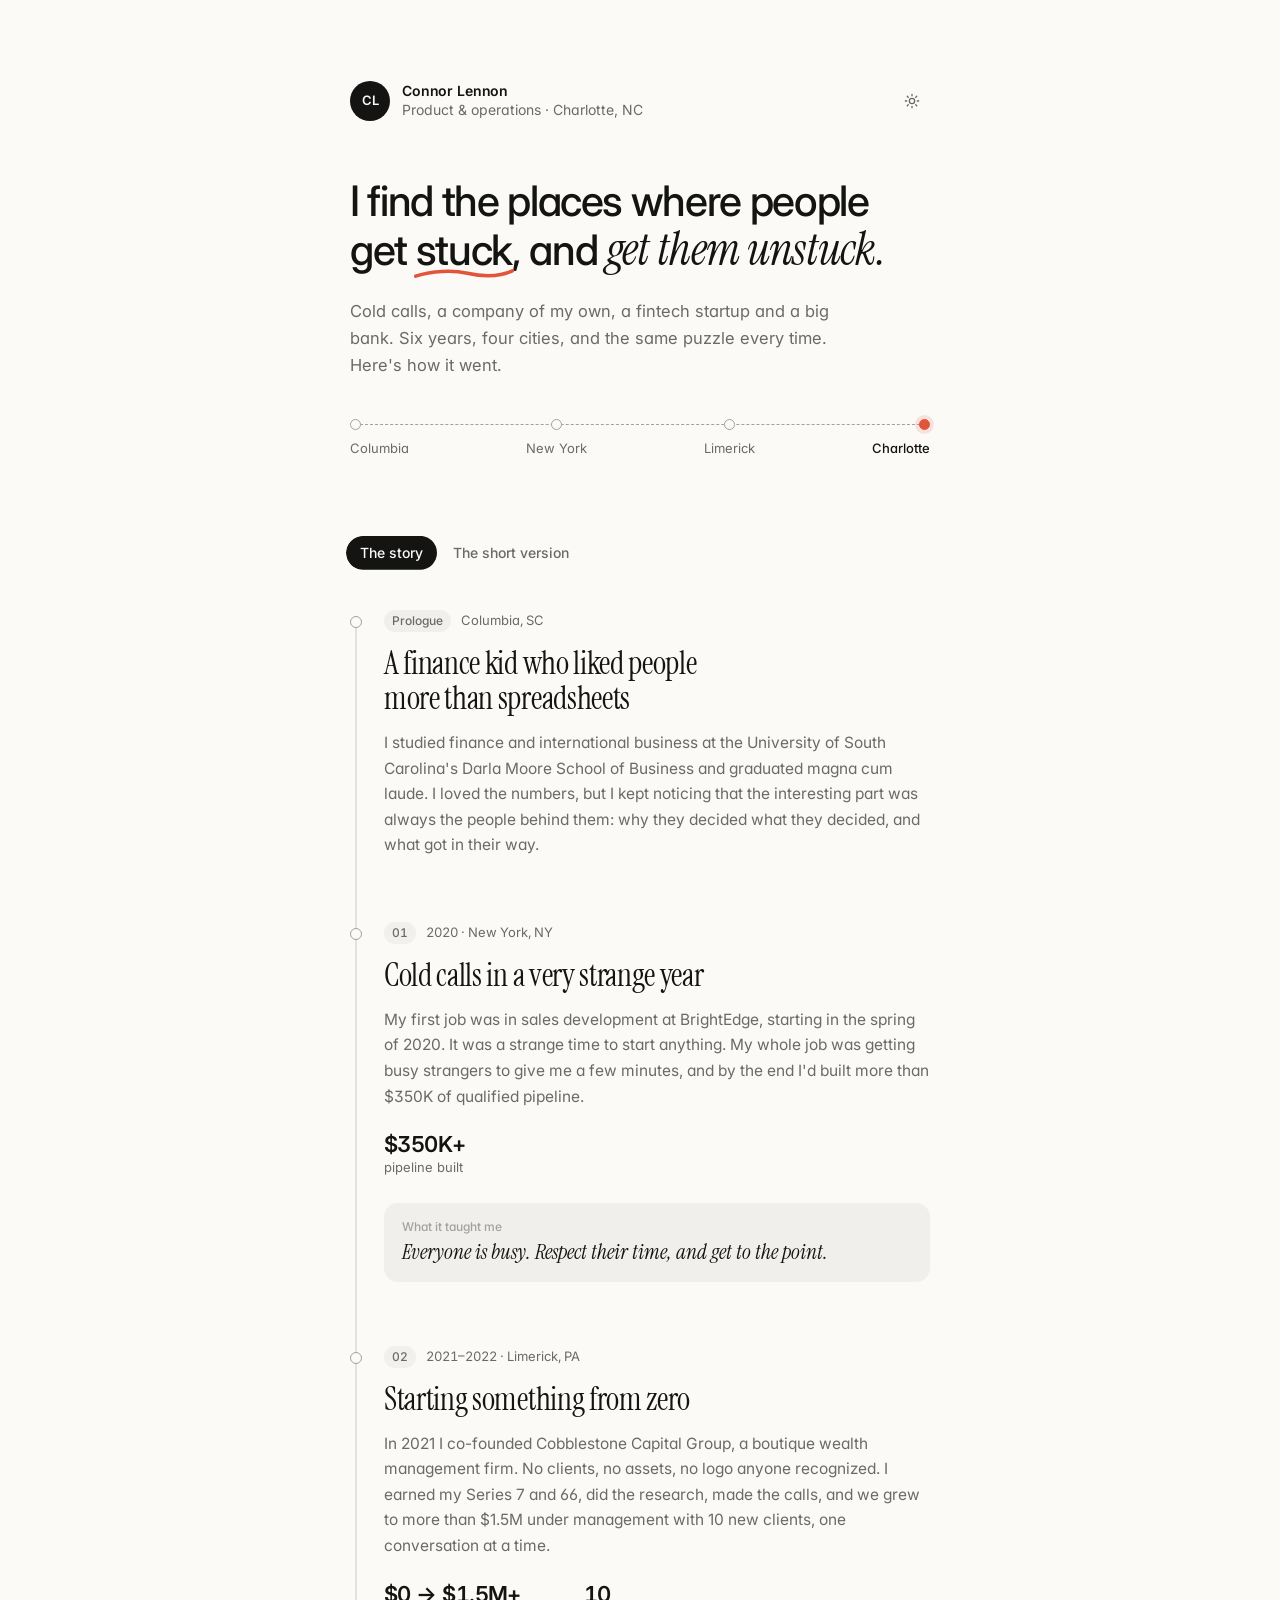
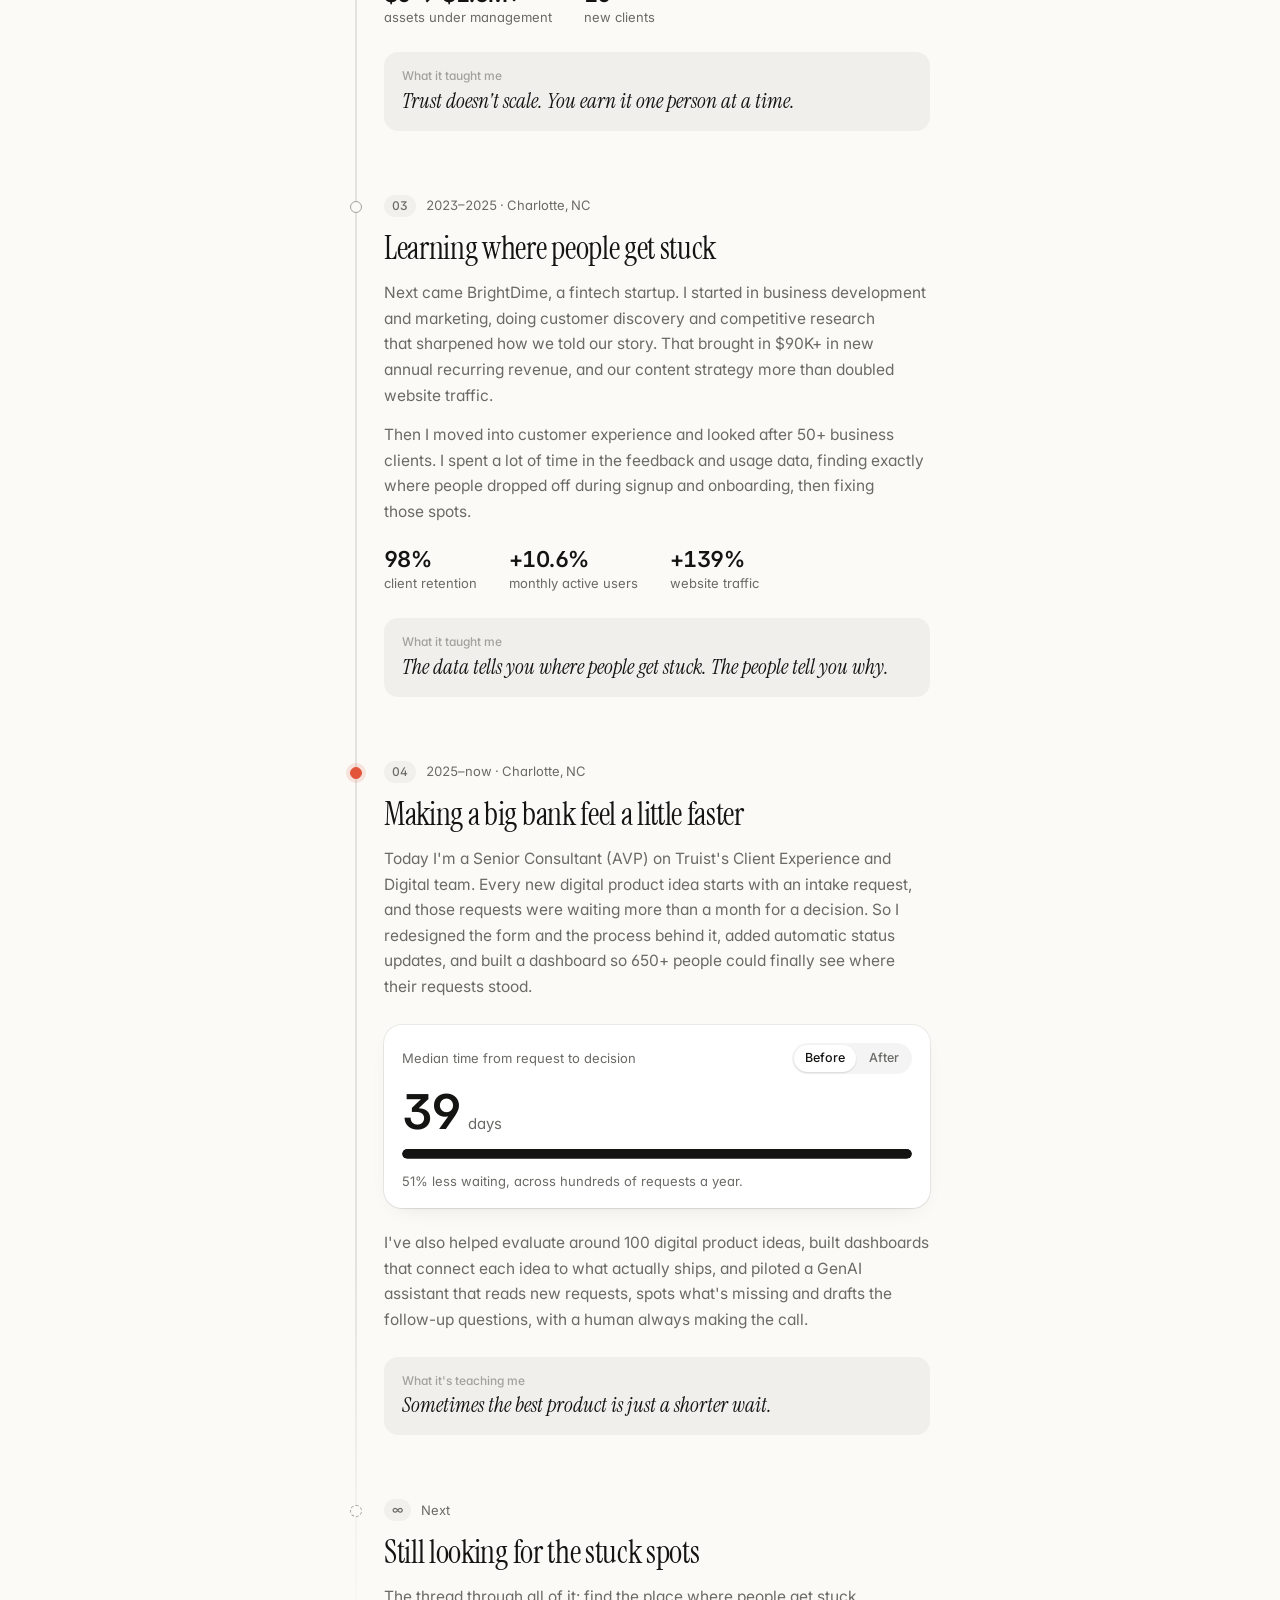
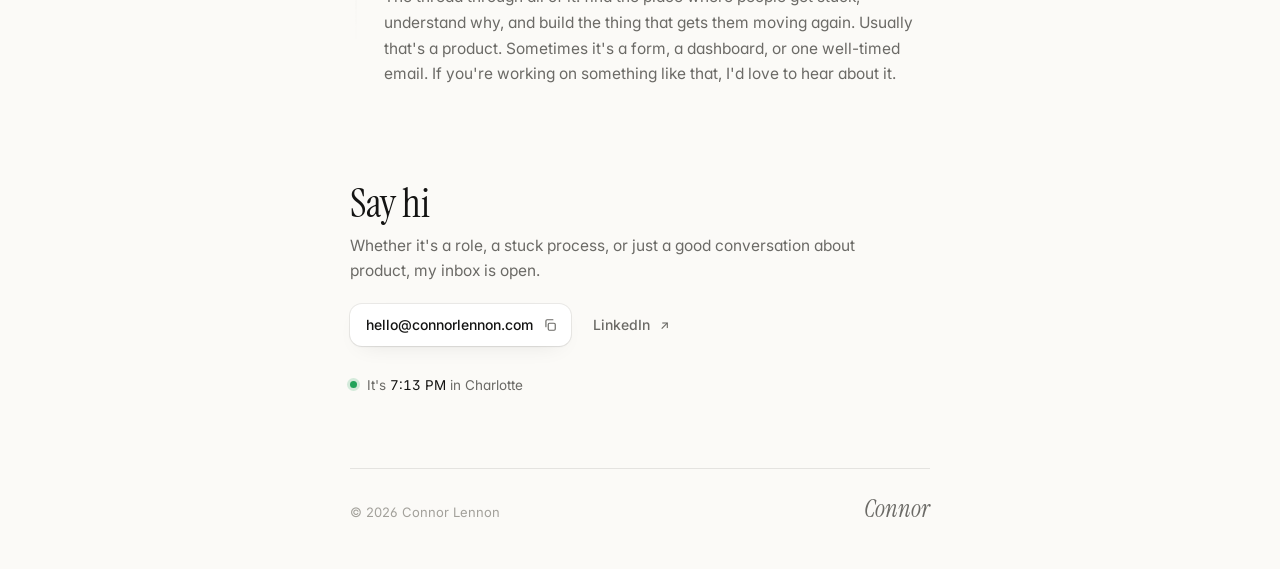
==== site/index.html @ 8eacb840 "Initial personal site Co-Authored-By: Claude Opus 5.5 <noreply@anthropic.com>" ====
<!doctype html>
<html lang="en">
<head>
  <meta charset="utf-8" />
  <meta name="viewport" content="width=device-width, initial-scale=1, viewport-fit=cover, interactive-widget=resizes-content" />
  <title>Connor Lennon</title>
  <meta name="description" content="Connor Lennon — I find the places where people get stuck, and get them unstuck. Product and operations in Charlotte, NC." />
  <meta property="og:title" content="Connor Lennon" />
  <meta property="og:description" content="I find the places where people get stuck, and get them unstuck." />
  <meta property="og:url" content="https://connorlennon.com" />
  <meta property="og:type" content="website" />
  <meta name="theme-color" media="(prefers-color-scheme: light)" content="#fbfaf7" />
  <meta name="theme-color" media="(prefers-color-scheme: dark)" content="#0c0c0d" />
  <link rel="canonical" href="https://connorlennon.com" />
  <link rel="icon" href="data:image/svg+xml,<svg xmlns='http://www.w3.org/2000/svg' viewBox='0 0 32 32'><rect width='32' height='32' rx='8' fill='%23111'/><text x='16' y='21.5' font-family='system-ui' font-size='15' font-weight='600' fill='white' text-anchor='middle'>CL</text></svg>" />
  <link rel="preconnect" href="https://fonts.googleapis.com" />
  <link rel="preconnect" href="https://fonts.gstatic.com" crossorigin />
  <link href="https://fonts.googleapis.com/css2?family=Inter:opsz,wght@14..32,400..600&family=Instrument+Serif:ital@0;1&display=swap" rel="stylesheet" />
  <link rel="stylesheet" href="styles.css" />
  <script>
    document.documentElement.classList.add('js');
    try { const t = localStorage.getItem('theme'); if (t) document.documentElement.dataset.theme = t; } catch {}
  </script>
</head>
<body>
  <main class="page">

    <!-- ───────────── Header ───────────── -->
    <header class="header" style="--d:0ms" data-enter="support">
      <div class="avatar" aria-hidden="true">CL</div>
      <div class="header-text">
        <p class="name">Connor Lennon</p>
        <p class="muted">Product &amp; operations · Charlotte, NC</p>
      </div>
      <button class="icon-btn theme-toggle" type="button" aria-label="Toggle dark mode">
        <svg class="sun" width="16" height="16" viewBox="0 0 24 24" fill="none" stroke="currentColor" stroke-width="2" stroke-linecap="round"><circle cx="12" cy="12" r="4"/><path d="M12 2v2M12 20v2M4.93 4.93l1.41 1.41M17.66 17.66l1.41 1.41M2 12h2M20 12h2M4.93 19.07l1.41-1.41M17.66 6.34l1.41-1.41"/></svg>
        <svg class="moon" width="16" height="16" viewBox="0 0 24 24" fill="none" stroke="currentColor" stroke-width="2" stroke-linecap="round" stroke-linejoin="round"><path d="M21 12.8A9 9 0 1 1 11.2 3a7 7 0 0 0 9.8 9.8z"/></svg>
      </button>
    </header>

    <!-- ───────────── Hero ───────────── -->
    <section class="hero">
      <h1 style="--d:80ms" data-enter="lead">
        I find the places where people get <span class="scribble">stuck<svg viewBox="0 0 120 14" preserveAspectRatio="none" aria-hidden="true"><path pathLength="1" d="M2 9.5C22 4 46 3 64 6.5S100 11 118 4"/></svg></span>,
        and <em>get them unstuck.</em>
      </h1>
      <p class="hero-sub" style="--d:200ms" data-enter="support">
        Cold calls, a company of my own, a fintech startup and a big bank.
        Six years, four cities, and the same puzzle every time.
        Here's how it went.
      </p>

      <!-- The route: four stops, drawn once on load. Each stop jumps to its chapter. -->
      <nav class="route" aria-label="Places along the way" style="--d:300ms" data-enter="decor">
        <ol>
          <li><a href="#columbia"><span class="stop"></span><span class="city">Columbia</span></a></li>
          <li><a href="#new-york"><span class="stop"></span><span class="city">New York</span></a></li>
          <li><a href="#limerick"><span class="stop"></span><span class="city">Limerick</span></a></li>
          <li><a href="#charlotte" aria-current="location"><span class="stop"></span><span class="city">Charlotte</span></a></li>
        </ol>
      </nav>
    </section>

    <!-- ───────────── Story / Short version ───────────── -->
    <section class="block" style="--d:380ms" data-enter="decor">
      <div class="tabs">
        <div class="tab-list" role="tablist" aria-label="How much time do you have?">
          <button role="tab" aria-selected="true"  aria-controls="panel-story" id="tab-story" data-tab="story">The story</button>
          <button role="tab" aria-selected="false" aria-controls="panel-short" id="tab-short" data-tab="short" tabindex="-1">The short version</button>
        </div>
        <div class="tab-list tab-list--active" aria-hidden="true">
          <span>The story</span><span>The short version</span>
        </div>
      </div>

      <!-- ── The story ── -->
      <div class="panel" role="tabpanel" id="panel-story" aria-labelledby="tab-story">
        <div class="story">

          <article class="chapter" id="columbia" data-reveal>
            <p class="kicker"><span class="ch">Prologue</span> Columbia, SC</p>
            <h2>A finance kid who liked people more than spreadsheets</h2>
            <p>
              I studied finance and international business at the University of South Carolina's
              Darla Moore School of Business and graduated magna cum laude. I loved the numbers,
              but I kept noticing that the interesting part was always the people behind them:
              why they decided what they decided, and what got in their way.
            </p>
          </article>

          <article class="chapter" id="new-york" data-reveal>
            <p class="kicker"><span class="ch">01</span> 2020 · New York, NY</p>
            <h2>Cold calls in a very strange year</h2>
            <p>
              My first job was in sales development at BrightEdge, starting in the spring of 2020.
              It was a strange time to start anything. My whole job was getting busy strangers to
              give me a few minutes, and by the end I'd built more than $350K of qualified pipeline.
            </p>
            <ul class="stats">
              <li><strong>$350K+</strong><span>pipeline built</span></li>
            </ul>
            <blockquote class="lesson">
              <span class="lesson-label">What it taught me</span>
              Everyone is busy. Respect their time, and get to the point.
            </blockquote>
          </article>

          <article class="chapter" id="limerick" data-reveal>
            <p class="kicker"><span class="ch">02</span> 2021–2022 · Limerick, PA</p>
            <h2>Starting something from zero</h2>
            <p>
              In 2021 I co-founded Cobblestone Capital Group, a boutique wealth management firm.
              No clients, no assets, no logo anyone recognized. I earned my Series 7 and 66,
              did the research, made the calls, and we grew to more than $1.5M under management
              with 10 new clients, one conversation at a time.
            </p>
            <ul class="stats">
              <li><strong>$0 → $1.5M+</strong><span>assets under management</span></li>
              <li><strong>10</strong><span>new clients</span></li>
            </ul>
            <blockquote class="lesson">
              <span class="lesson-label">What it taught me</span>
              Trust doesn't scale. You earn it one person at a time.
            </blockquote>
          </article>

          <article class="chapter" id="charlotte" data-reveal>
            <p class="kicker"><span class="ch">03</span> 2023–2025 · Charlotte, NC</p>
            <h2>Learning where people get stuck</h2>
            <p>
              Next came BrightDime, a fintech startup. I started in business development and marketing,
              doing customer discovery and competitive research that sharpened how we told our story.
              That brought in $90K+ in new annual recurring revenue, and our content strategy
              more than doubled website traffic.
            </p>
            <p>
              Then I moved into customer experience and looked after 50+ business clients.
              I spent a lot of time in the feedback and usage data, finding exactly where people
              dropped off during signup and onboarding, then fixing those spots.
            </p>
            <ul class="stats">
              <li><strong>98%</strong><span>client retention</span></li>
              <li><strong>+10.6%</strong><span>monthly active users</span></li>
              <li><strong>+139%</strong><span>website traffic</span></li>
            </ul>
            <blockquote class="lesson">
              <span class="lesson-label">What it taught me</span>
              The data tells you where people get stuck. The people tell you why.
            </blockquote>
          </article>

          <article class="chapter chapter--now" id="truist" data-reveal>
            <p class="kicker"><span class="ch">04</span> 2025–now · Charlotte, NC</p>
            <h2>Making a big bank feel a little faster</h2>
            <p>
              Today I'm a Senior Consultant (AVP) on Truist's Client Experience and Digital team.
              Every new digital product idea starts with an intake request, and those requests
              were waiting more than a month for a decision. So I redesigned the form and the process
              behind it, added automatic status updates, and built a dashboard so 650+ people
              could finally see where their requests stood.
            </p>

            <!-- Interactive: the wait shrinking. Plays once on view, then it's yours. -->
            <figure class="demo" data-demo>
              <div class="demo-head">
                <figcaption>Median time from request to decision</figcaption>
                <div class="seg" role="group" aria-label="Compare">
                  <button type="button" data-v="before" aria-pressed="true">Before</button>
                  <button type="button" data-v="after" aria-pressed="false">After</button>
                </div>
              </div>
              <div class="demo-num" aria-live="polite">
                <span class="nums"><span class="n" data-n="before">39</span><span class="n" data-n="after">19</span></span>
                <span class="unit">days</span>
              </div>
              <div class="bar" aria-hidden="true"><div class="fill"></div><div class="ghost"></div></div>
              <p class="demo-foot">51% less waiting, across hundreds of requests a year.</p>
            </figure>

            <p>
              I've also helped evaluate around 100 digital product ideas, built dashboards that connect each
              idea to what actually ships, and piloted a GenAI assistant that reads new requests, spots
              what's missing and drafts the follow-up questions, with a human always making the call.
            </p>
            <blockquote class="lesson">
              <span class="lesson-label">What it's teaching me</span>
              Sometimes the best product is just a shorter wait.
            </blockquote>
          </article>

          <article class="chapter chapter--next" data-reveal>
            <p class="kicker"><span class="ch">∞</span> Next</p>
            <h2>Still looking for the stuck spots</h2>
            <p>
              The thread through all of it: find the place where people get stuck, understand why,
              and build the thing that gets them moving again. Usually that's a product. Sometimes
              it's a form, a dashboard, or one well-timed email. If you're working on something
              like that, I'd love to hear about it.
            </p>
          </article>

        </div>
      </div>

      <!-- ── The short version ── -->
      <div class="panel" role="tabpanel" id="panel-short" aria-labelledby="tab-short" hidden>
        <ul class="list">
          <li class="row">
            <span class="row-title">Truist</span>
            <span class="row-sub">Operations &amp; Program Mgmt Senior Consultant (AVP), Client Experience and Digital</span>
            <span class="row-meta">2025 — Now</span>
          </li>
          <li class="row">
            <span class="row-title">BrightDime</span>
            <span class="row-sub">Customer Experience Manager, before that Business Development &amp; Marketing</span>
            <span class="row-meta">2023 — 2025</span>
          </li>
          <li class="row">
            <span class="row-title">Cobblestone Capital Group</span>
            <span class="row-sub">Co-Founder &amp; Financial Advisor</span>
            <span class="row-meta">2021 — 2022</span>
          </li>
          <li class="row">
            <span class="row-title">BrightEdge</span>
            <span class="row-sub">Sales Development Representative</span>
            <span class="row-meta">2020</span>
          </li>
          <li class="row">
            <span class="row-title">University of South Carolina</span>
            <span class="row-sub">B.S. Business Administration, Finance &amp; International Business, magna cum laude</span>
            <span class="row-meta">Darla Moore</span>
          </li>
        </ul>
        <p class="tags-label label">Good at</p>
        <ul class="tags">
          <li>Product discovery</li><li>User research</li><li>Prioritization</li><li>Roadmapping</li>
          <li>Product analytics</li><li>Power BI</li><li>Generative AI</li><li>Workflow automation</li>
          <li>SAFe POPM certified</li>
        </ul>
      </div>
    </section>

    <!-- ───────────── Contact ───────────── -->
    <section class="block contact" data-reveal>
      <h2 class="contact-title">Say hi</h2>
      <p>
        Whether it's a role, a stuck process, or just a good conversation about product, my inbox is open.
      </p>
      <div class="actions">
        <!-- EDIT: data-email + label if you use a different address -->
        <button class="btn copy" type="button" data-email="hello@connorlennon.com">
          <span class="copy-content" data-state="idle">
            <span class="copy-label">hello@connorlennon.com</span>
            <span class="copy-done" aria-hidden="true">Copied to clipboard</span>
          </span>
          <svg class="copy-icon" width="14" height="14" viewBox="0 0 24 24" fill="none" stroke="currentColor" stroke-width="2" stroke-linecap="round" stroke-linejoin="round" aria-hidden="true">
            <g class="i-copy"><rect x="9" y="9" width="12" height="12" rx="2"/><path d="M5 15V5a2 2 0 0 1 2-2h10"/></g>
            <path class="i-check" d="M5 12.5l4.5 4.5L19 7.5"/>
          </svg>
        </button>
        <a class="btn btn--ghost" href="https://linkedin.com/in/connorlennon">LinkedIn <span aria-hidden="true">↗</span></a>
        <span class="sr-only" aria-live="polite" id="copy-status"></span>
      </div>
      <p class="status">
        <span class="dot" aria-hidden="true"></span>
        <span>It's <time class="clock">--:--</time> in Charlotte</span>
      </p>
    </section>

    <footer class="footer">
      <span>© <span class="year">2026</span> Connor Lennon</span>
      <span class="sig" aria-hidden="true">Connor</span>
    </footer>
  </main>

  <script src="main.js" defer></script>
</body>
</html>
---- site/styles.css ----
/* ─────────────────────────────────────────────
   connorlennon.com
   Principles borrowed from emilkowalski/skills:
   custom ease curves, exact transition props,
   scale(0.97) on press, hover gated to fine pointers,
   one entrance per container w/ non-uniform delays,
   blur to bridge crossfades, reduced motion = opacity only.
   ───────────────────────────────────────────── */

:root {
  --bg: #fbfaf7;
  --fg: #141413;
  --muted: #6b6a66;
  --faint: #a3a19b;
  --line: rgba(20, 20, 19, 0.1);
  --hover: rgba(20, 20, 19, 0.045);
  --card: #ffffff;
  --card-shadow: 0 0 0 1px rgba(20, 20, 19, 0.07), 0 1px 2px rgba(20, 20, 19, 0.05), 0 8px 24px -12px rgba(20, 20, 19, 0.12);
  --tab-active-bg: #141413;
  --tab-active-fg: #fbfaf7;
  --accent: #e2553a;          /* warm, like a marker pen */
  --accent-soft: rgba(226, 85, 58, 0.14);
  --live: #22a35a;

  --ease-out: cubic-bezier(0.23, 1, 0.32, 1);
  --ease-in-out: cubic-bezier(0.77, 0, 0.175, 1);

  --font: "Inter", ui-sans-serif, system-ui, -apple-system, "Segoe UI", sans-serif;
  --serif: "Instrument Serif", ui-serif, Georgia, serif;

  color-scheme: light;
}

@media (prefers-color-scheme: dark) {
  :root:not([data-theme="light"]) {
    --bg: #0c0c0d;
    --fg: #ecebe8;
    --muted: #93918b;
    --faint: #5e5d59;
    --line: rgba(255, 255, 255, 0.09);
    --hover: rgba(255, 255, 255, 0.05);
    --card: #151516;
    --card-shadow: 0 0 0 1px rgba(255, 255, 255, 0.07), 0 8px 24px -12px rgba(0, 0, 0, 0.6);
    --tab-active-bg: #ecebe8;
    --tab-active-fg: #0c0c0d;
    --accent: #ff7a5c;
    --accent-soft: rgba(255, 122, 92, 0.16);
    --live: #3ccf7c;
    color-scheme: dark;
  }
}
:root[data-theme="dark"] {
  --bg: #0c0c0d;
  --fg: #ecebe8;
  --muted: #93918b;
  --faint: #5e5d59;
  --line: rgba(255, 255, 255, 0.09);
  --hover: rgba(255, 255, 255, 0.05);
  --card: #151516;
  --card-shadow: 0 0 0 1px rgba(255, 255, 255, 0.07), 0 8px 24px -12px rgba(0, 0, 0, 0.6);
  --tab-active-bg: #ecebe8;
  --tab-active-fg: #0c0c0d;
  --accent: #ff7a5c;
  --accent-soft: rgba(255, 122, 92, 0.16);
  --live: #3ccf7c;
  color-scheme: dark;
}

/* ───── Base / mobile-native floor ───── */
*, *::before, *::after { box-sizing: border-box; }

html {
  -webkit-tap-highlight-color: transparent;
  -webkit-text-size-adjust: 100%;
  -webkit-font-smoothing: antialiased;
  scroll-behavior: smooth;
  scroll-padding-top: 32px;
}
@media (prefers-reduced-motion: reduce) { html { scroll-behavior: auto; } }

body {
  margin: 0;
  background: var(--bg);
  color: var(--fg);
  font: 400 15.5px/1.65 var(--font);
  font-feature-settings: "cv11", "ss01";
  min-height: 100svh;
}

.no-transitions, .no-transitions * { transition: none !important; }

button, a { touch-action: manipulation; }
button { font: inherit; color: inherit; user-select: none; -webkit-user-select: none; }
a { color: inherit; }
::selection { background: var(--accent); color: #fff; }

:focus-visible { outline: 2px solid var(--fg); outline-offset: 3px; border-radius: 6px; }

.sr-only {
  position: absolute; width: 1px; height: 1px; overflow: hidden;
  clip: rect(0 0 0 0); white-space: nowrap;
}

.page {
  max-width: 620px;
  margin: 0 auto;
  padding:
    calc(clamp(40px, 9vh, 88px) + env(safe-area-inset-top))
    max(20px, env(safe-area-inset-right))
    calc(40px + env(safe-area-inset-bottom))
    max(20px, env(safe-area-inset-left));
}

.muted { color: var(--muted); margin: 0; }
.label { margin: 0 0 12px; font-size: 13px; font-weight: 500; color: var(--faint); }

/* ───── Header ───── */
.header { display: flex; align-items: center; gap: 12px; }
.avatar {
  flex-shrink: 0;
  width: 40px; height: 40px; border-radius: 999px;
  display: grid; place-items: center;
  background: var(--fg); color: var(--bg);
  font-size: 13px; font-weight: 600;
}
.header-text { flex: 1; min-width: 0; line-height: 1.35; font-size: 14px; }
.name { margin: 0; font-weight: 600; letter-spacing: -0.01em; }

.icon-btn {
  flex-shrink: 0;
  width: 36px; height: 36px;
  display: grid; place-items: center;
  border: 0; border-radius: 10px;
  background: transparent; color: var(--muted);
  cursor: pointer;
  transition: transform 160ms var(--ease-out), background-color 150ms ease, color 150ms ease;
}
.icon-btn:active { transform: scale(0.94); }
.theme-toggle .moon { display: none; }
:root[data-theme="dark"] .theme-toggle .sun { display: none; }
:root[data-theme="dark"] .theme-toggle .moon { display: block; }
@media (prefers-color-scheme: dark) {
  :root:not([data-theme="light"]) .theme-toggle .sun { display: none; }
  :root:not([data-theme="light"]) .theme-toggle .moon { display: block; }
}

/* ───── Hero ───── */
.hero { margin-top: 56px; }
.hero h1 {
  margin: 0;
  font-size: clamp(30px, 7.2vw, 42px);
  line-height: 1.12;
  font-weight: 500;
  letter-spacing: -0.032em;
  text-wrap: balance;
}
.hero h1 em {
  font-family: var(--serif);
  font-style: italic;
  font-weight: 400;
  font-size: 1.1em;
  letter-spacing: -0.015em;
}
.scribble { position: relative; white-space: nowrap; }
.scribble svg {
  position: absolute;
  left: -2%; bottom: -0.12em;
  width: 104%; height: 0.32em;
  overflow: visible;
}
.scribble path {
  fill: none;
  stroke: var(--accent);
  stroke-width: 3.5;
  stroke-linecap: round;
  vector-effect: non-scaling-stroke;
  stroke-dasharray: 1;
  stroke-dashoffset: 0;
}
.hero-sub {
  margin: 22px 0 0;
  max-width: 52ch;
  color: var(--muted);
  font-size: 16.5px;
  text-wrap: pretty;
}

/* ───── Route ───── */
.route { margin-top: 40px; }
.route ol {
  position: relative;
  list-style: none; margin: 0; padding: 0;
  display: flex; justify-content: space-between;
}
/* The dashed road between the first and last stop. */
.route ol::before {
  content: "";
  position: absolute;
  left: 5px; right: 5px; top: 5px;
  border-top: 1.5px dashed var(--faint);
}
.route li { display: flex; flex-direction: column; align-items: center; }
.route li:first-child { align-items: flex-start; }
.route li:last-child { align-items: flex-end; }
.route a {
  display: flex; flex-direction: column; align-items: inherit; gap: 8px;
  text-decoration: none;
  padding-bottom: 4px;
  transition: transform 160ms var(--ease-out);
}
.route a:active { transform: scale(0.96); }
.stop {
  position: relative;
  width: 11px; height: 11px; border-radius: 999px;
  background: var(--bg);
  border: 1.5px solid var(--faint);
  transition: border-color 150ms ease, background-color 150ms ease;
}
.route [aria-current] .stop {
  background: var(--accent);
  border-color: var(--accent);
  box-shadow: 0 0 0 4px var(--accent-soft);
}
.city { font-size: 13px; color: var(--muted); transition: color 150ms ease; }
.route [aria-current] .city { color: var(--fg); font-weight: 500; }

/* ───── Tabs (clip-path duplicate technique) ───── */
.block { margin-top: 72px; }
.tabs { position: relative; display: inline-block; margin: 0 0 40px -4px; }
.tab-list { display: flex; gap: 2px; }
.tab-list button,
.tab-list span {
  display: block;
  padding: 7px 14px;
  border: 0; border-radius: 999px;
  background: transparent;
  font-size: 14px; font-weight: 500; line-height: 20px;
  color: var(--muted);
  cursor: pointer;
  white-space: nowrap;
  transition: transform 160ms var(--ease-out), color 150ms ease;
}
.tab-list button:active { transform: scale(0.97); }
.tab-list--active {
  position: absolute; inset: 0;
  pointer-events: none;
  background: var(--tab-active-bg);
  border-radius: 999px;
  clip-path: inset(0 100% 0 0 round 999px);
  transition: clip-path 280ms var(--ease-in-out);
}
.tab-list--active span { color: var(--tab-active-fg); }
.tabs[data-instant] .tab-list--active { transition-duration: 0ms; }

@keyframes panel-in { from { opacity: 0; filter: blur(3px); transform: translateY(4px); } }
.panel.is-showing { animation: panel-in 260ms var(--ease-out); }

/* ───── Story timeline ───── */
.story { position: relative; padding-left: 34px; }
.story::before {
  content: "";
  position: absolute;
  left: 5px; top: 10px; bottom: 40px;
  width: 1.5px;
  background: linear-gradient(to bottom, var(--line) 85%, transparent);
}
.chapter { position: relative; }
.chapter + .chapter { margin-top: 64px; }
.chapter::before {
  content: "";
  position: absolute;
  left: -34px; top: 6px;
  width: 12px; height: 12px; border-radius: 999px;
  background: var(--bg);
  border: 1.5px solid var(--faint);
}
.chapter--now::before { background: var(--accent); border-color: var(--accent); box-shadow: 0 0 0 4px var(--accent-soft); }
.chapter--next::before { border-style: dashed; }

.kicker {
  margin: 0 0 8px;
  display: flex; align-items: center; gap: 10px;
  font-size: 13px; color: var(--faint);
  font-variant-numeric: tabular-nums;
}
.ch {
  padding: 1px 8px;
  border-radius: 999px;
  background: var(--hover);
  color: var(--muted);
  font-size: 12px; font-weight: 500;
}
.chapter h2 {
  margin: 0 0 14px;
  font-family: var(--serif);
  font-weight: 400;
  font-size: clamp(27px, 5.6vw, 32px);
  line-height: 1.1;
  letter-spacing: -0.01em;
  text-wrap: balance;
}
.chapter p { margin: 0 0 14px; color: var(--muted); max-width: 65ch; text-wrap: pretty; }

.stats {
  list-style: none; padding: 0;
  margin: 22px 0 0;
  display: flex; flex-wrap: wrap; gap: 14px 32px;
}
.stats li { display: flex; flex-direction: column; }
.stats strong {
  font-size: 22px; font-weight: 600;
  letter-spacing: -0.025em;
  font-variant-numeric: tabular-nums;
  line-height: 1.2;
}
.stats span { font-size: 13px; color: var(--muted); }

.lesson {
  margin: 24px 0 0;
  padding: 16px 18px;
  border-radius: 14px;
  background: var(--hover);
  font-family: var(--serif);
  font-style: italic;
  font-size: 21px;
  line-height: 1.3;
  color: var(--fg);
  text-wrap: balance;
}
.lesson-label {
  display: block;
  margin-bottom: 4px;
  font-family: var(--font);
  font-style: normal;
  font-size: 12px; font-weight: 500;
  color: var(--faint);
}

/* ───── The shrinking-wait demo ───── */
.demo {
  margin: 26px 0 22px;
  padding: 18px 18px 16px;
  border-radius: 18px;
  background: var(--card);
  box-shadow: var(--card-shadow);
}
.demo-head { display: flex; justify-content: space-between; align-items: center; gap: 12px; flex-wrap: wrap; }
.demo figcaption { font-size: 13px; color: var(--muted); }
.seg {
  display: flex; padding: 2px; gap: 2px;
  border-radius: 999px; background: var(--hover);
}
.seg button {
  padding: 3px 11px;
  border: 0; border-radius: 999px;
  background: transparent;
  font-size: 12.5px; font-weight: 500; color: var(--muted);
  cursor: pointer;
  transition: transform 160ms var(--ease-out), background-color 150ms ease, color 150ms ease, box-shadow 150ms ease;
}
.seg button:active { transform: scale(0.96); }
.seg [aria-pressed="true"] { background: var(--card); color: var(--fg); box-shadow: 0 1px 2px rgba(0, 0, 0, 0.12); }

.demo-num { display: flex; align-items: baseline; gap: 8px; margin: 14px 0 12px; }
.nums { display: grid; }
.n {
  grid-area: 1 / 1;
  font-size: 48px; font-weight: 600; line-height: 1;
  letter-spacing: -0.04em;
  font-variant-numeric: tabular-nums;
  transition: opacity 300ms ease, filter 300ms ease, transform 400ms var(--ease-out);
}
.demo[data-state="before"] .n[data-n="after"],
.demo[data-state="after"] .n[data-n="before"] { opacity: 0; filter: blur(4px); }
.demo[data-state="before"] .n[data-n="after"] { transform: translateY(10px); }
.demo[data-state="after"] .n[data-n="before"] { transform: translateY(-10px); }
.demo[data-state="after"] .n[data-n="after"] { color: var(--accent); }
.unit { font-size: 15px; color: var(--muted); }

.bar { position: relative; height: 10px; }
.bar .fill, .bar .ghost { position: absolute; inset: 0; border-radius: 999px; }
.bar .ghost { border: 1.5px dashed var(--line); opacity: 0; transition: opacity 300ms ease; }
.bar .fill {
  background: var(--fg);
  clip-path: inset(0 0 0 0 round 999px);
  transition: clip-path 900ms var(--ease-in-out), background-color 300ms ease;
}
.demo[data-state="after"] .fill { clip-path: inset(0 51.3% 0 0 round 999px); background: var(--accent); }
.demo[data-state="after"] .ghost { opacity: 1; transition-delay: 300ms; }
.demo-foot { margin: 12px 0 0 !important; font-size: 13px; color: var(--muted); }

/* ───── Short version ───── */
.list { list-style: none; margin: 0; padding: 0; }
.row {
  display: grid;
  grid-template-columns: 1fr auto;
  column-gap: 16px;
  padding: 12px 0;
  border-bottom: 1px solid var(--line);
}
.row:first-child { padding-top: 0; }
.row-title { font-weight: 500; letter-spacing: -0.01em; min-width: 0; }
.row-sub { grid-column: 1 / -1; color: var(--muted); font-size: 14px; }
.row-meta { grid-row: 1; grid-column: 2; color: var(--faint); font-size: 13.5px; font-variant-numeric: tabular-nums; white-space: nowrap; }
.tags-label { margin-top: 32px; }
.tags { list-style: none; padding: 0; margin: 0; display: flex; flex-wrap: wrap; gap: 6px; }
.tags li { padding: 4px 11px; border-radius: 999px; background: var(--hover); font-size: 13px; color: var(--muted); }

/* ───── Contact ───── */
.contact { margin-top: 96px; }
.contact-title {
  margin: 0 0 10px;
  font-family: var(--serif);
  font-weight: 400;
  font-size: 40px;
  line-height: 1;
  letter-spacing: -0.01em;
}
.contact p { margin: 0 0 20px; color: var(--muted); max-width: 52ch; }
.actions { display: flex; flex-wrap: wrap; gap: 10px; }

.btn {
  display: inline-flex; align-items: center; gap: 10px;
  height: 42px;
  padding: 0 14px 0 16px;
  border: 0; border-radius: 12px;
  background: var(--card);
  box-shadow: var(--card-shadow);
  font-size: 14px; font-weight: 500;
  text-decoration: none;
  cursor: pointer;
  transition: transform 160ms var(--ease-out), box-shadow 150ms ease, background-color 150ms ease;
}
.btn:active { transform: scale(0.97); }
.btn--ghost { background: transparent; box-shadow: none; color: var(--muted); padding: 0 12px; }
.btn--ghost span { display: inline-block; font-size: 12px; transition: transform 200ms var(--ease-out); }

.copy-content { display: grid; text-align: left; }
.copy-content > span { grid-area: 1 / 1; transition: opacity 200ms ease, filter 200ms ease, transform 200ms var(--ease-out); }
.copy-done { opacity: 0; filter: blur(2px); transform: translateY(4px); }
.copy-content[data-state="done"] .copy-label { opacity: 0; filter: blur(2px); transform: translateY(-4px); }
.copy-content[data-state="done"] .copy-done { opacity: 1; filter: none; transform: none; }

.copy-icon { flex-shrink: 0; color: var(--muted); overflow: visible; }
.copy-icon .i-copy, .copy-icon .i-check {
  transform-box: fill-box; transform-origin: center;
  transition: opacity 200ms ease, transform 200ms var(--ease-out), filter 200ms ease;
}
.copy-icon .i-check { opacity: 0; transform: scale(0.6); filter: blur(2px); stroke: var(--live); }
.btn[data-state="done"] .i-copy { opacity: 0; transform: scale(0.6); filter: blur(2px); }
.btn[data-state="done"] .i-check { opacity: 1; transform: none; filter: none; }

.status { display: flex; align-items: center; gap: 10px; font-size: 13.5px; margin: 28px 0 0 !important; }
.dot {
  flex-shrink: 0; width: 7px; height: 7px; border-radius: 999px;
  background: var(--live);
  box-shadow: 0 0 0 3px color-mix(in srgb, var(--live) 18%, transparent);
}
.clock { font-variant-numeric: tabular-nums; color: var(--fg); }

/* ───── Footer ───── */
.footer {
  margin-top: 72px; padding-top: 20px;
  border-top: 1px solid var(--line);
  display: flex; justify-content: space-between; align-items: baseline;
  font-size: 13px; color: var(--faint);
}
.sig { font-family: var(--serif); font-style: italic; font-size: 24px; color: var(--muted); }

/* ───── Hover: fine pointers only ───── */
@media (hover: hover) and (pointer: fine) {
  .icon-btn:hover { background: var(--hover); color: var(--fg); }
  .tab-list button:hover, .seg button:hover { color: var(--fg); }
  .route a:hover .city { color: var(--fg); }
  .route a:hover .stop { border-color: var(--fg); }
  .btn--ghost:hover { color: var(--fg); background: var(--hover); }
  .btn--ghost:hover span { transform: translate(1px, -1px); }
}

/* ───── Page entrance: one per container, non-uniform delays ───── */
@keyframes enter {
  from { opacity: 0; transform: translateY(var(--y, 0)); filter: blur(var(--b, 0)); }
}
.js [data-enter] { animation: enter var(--dur, 600ms) var(--ease-out) var(--d, 0ms) both; }
.js [data-enter="lead"]    { --y: 12px; --b: 6px; --dur: 800ms; }
.js [data-enter="support"] { --y: 8px;  --b: 3px; --dur: 650ms; }
.js [data-enter="decor"]   { --dur: 500ms; }

/* The underline draws once the headline has landed. */
@keyframes draw { from { stroke-dashoffset: 1; } }
.js .scribble path { animation: draw 700ms var(--ease-out) 750ms both; }

/* The road draws left → right, each stop lights up as it's reached. */
@keyframes road { from { clip-path: inset(0 100% 0 0); } }
@keyframes pop  { from { opacity: 0; transform: scale(0.7); } }
.js .route ol::before { animation: road 1000ms var(--ease-in-out) 450ms both; }
.js .route li { animation: pop 400ms var(--ease-out) both; }
.js .route li:nth-child(1) { animation-delay: 420ms; }
.js .route li:nth-child(2) { animation-delay: 700ms; }
.js .route li:nth-child(3) { animation-delay: 930ms; }
.js .route li:nth-child(4) { animation-delay: 1120ms; }

/* Chapters reveal once as they scroll in. Transitions, so they're interruptible. */
.js [data-reveal] {
  opacity: 0;
  transform: translateY(18px);
  filter: blur(4px);
  transition: opacity 700ms var(--ease-out), transform 800ms var(--ease-out), filter 700ms var(--ease-out);
}
.js [data-reveal].is-in { opacity: 1; transform: none; filter: none; }

@media (prefers-reduced-motion: reduce) {
  .js [data-enter] { animation: enter 300ms ease both; --y: 0 !important; --b: 0 !important; }
  .js .route li, .js .route ol::before { animation: none; }
  .js .scribble path { animation: none; }
  .js [data-reveal] { transform: none; filter: none; transition: opacity 300ms ease; }
  .panel.is-showing { animation: none; }
  .n, .copy-content > span, .copy-icon .i-copy, .copy-icon .i-check { transform: none !important; filter: none !important; }
  .bar .fill { transition: none; }
  .tab-list--active { transition-duration: 0ms; }
}
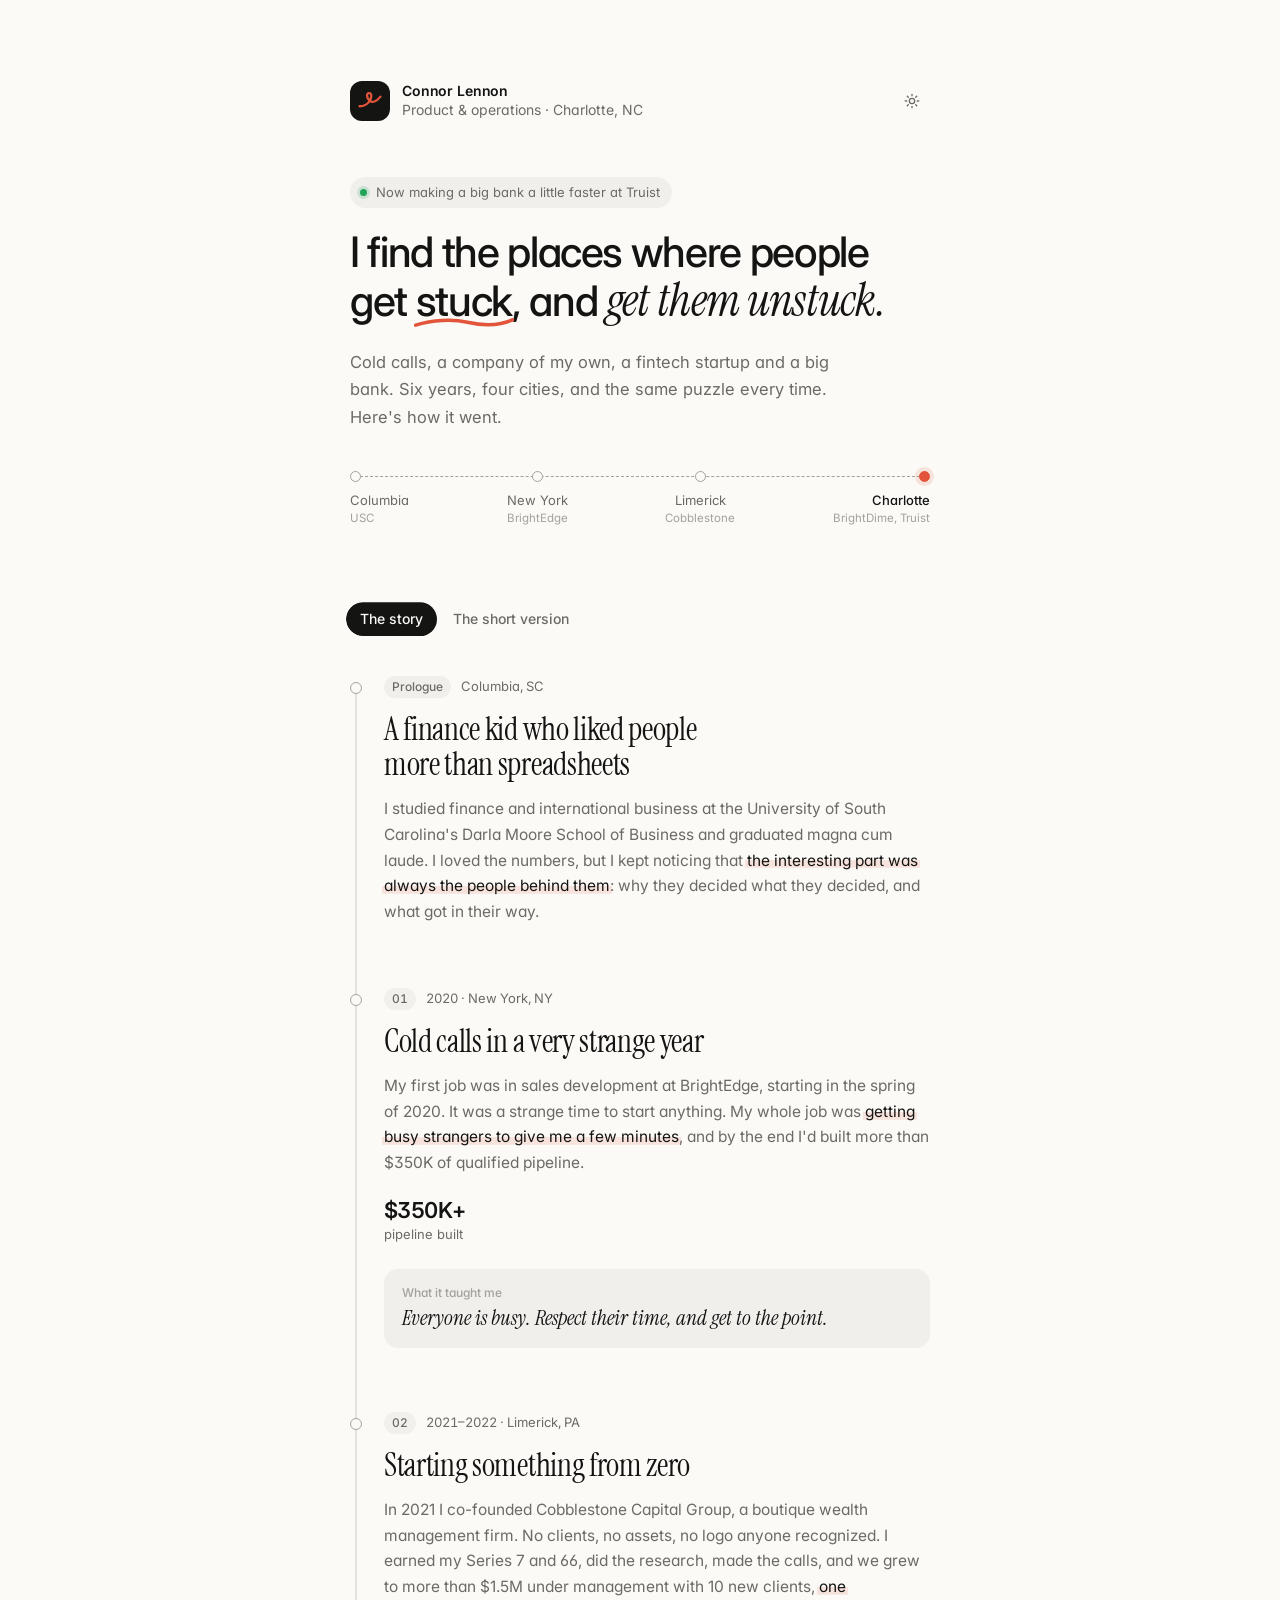
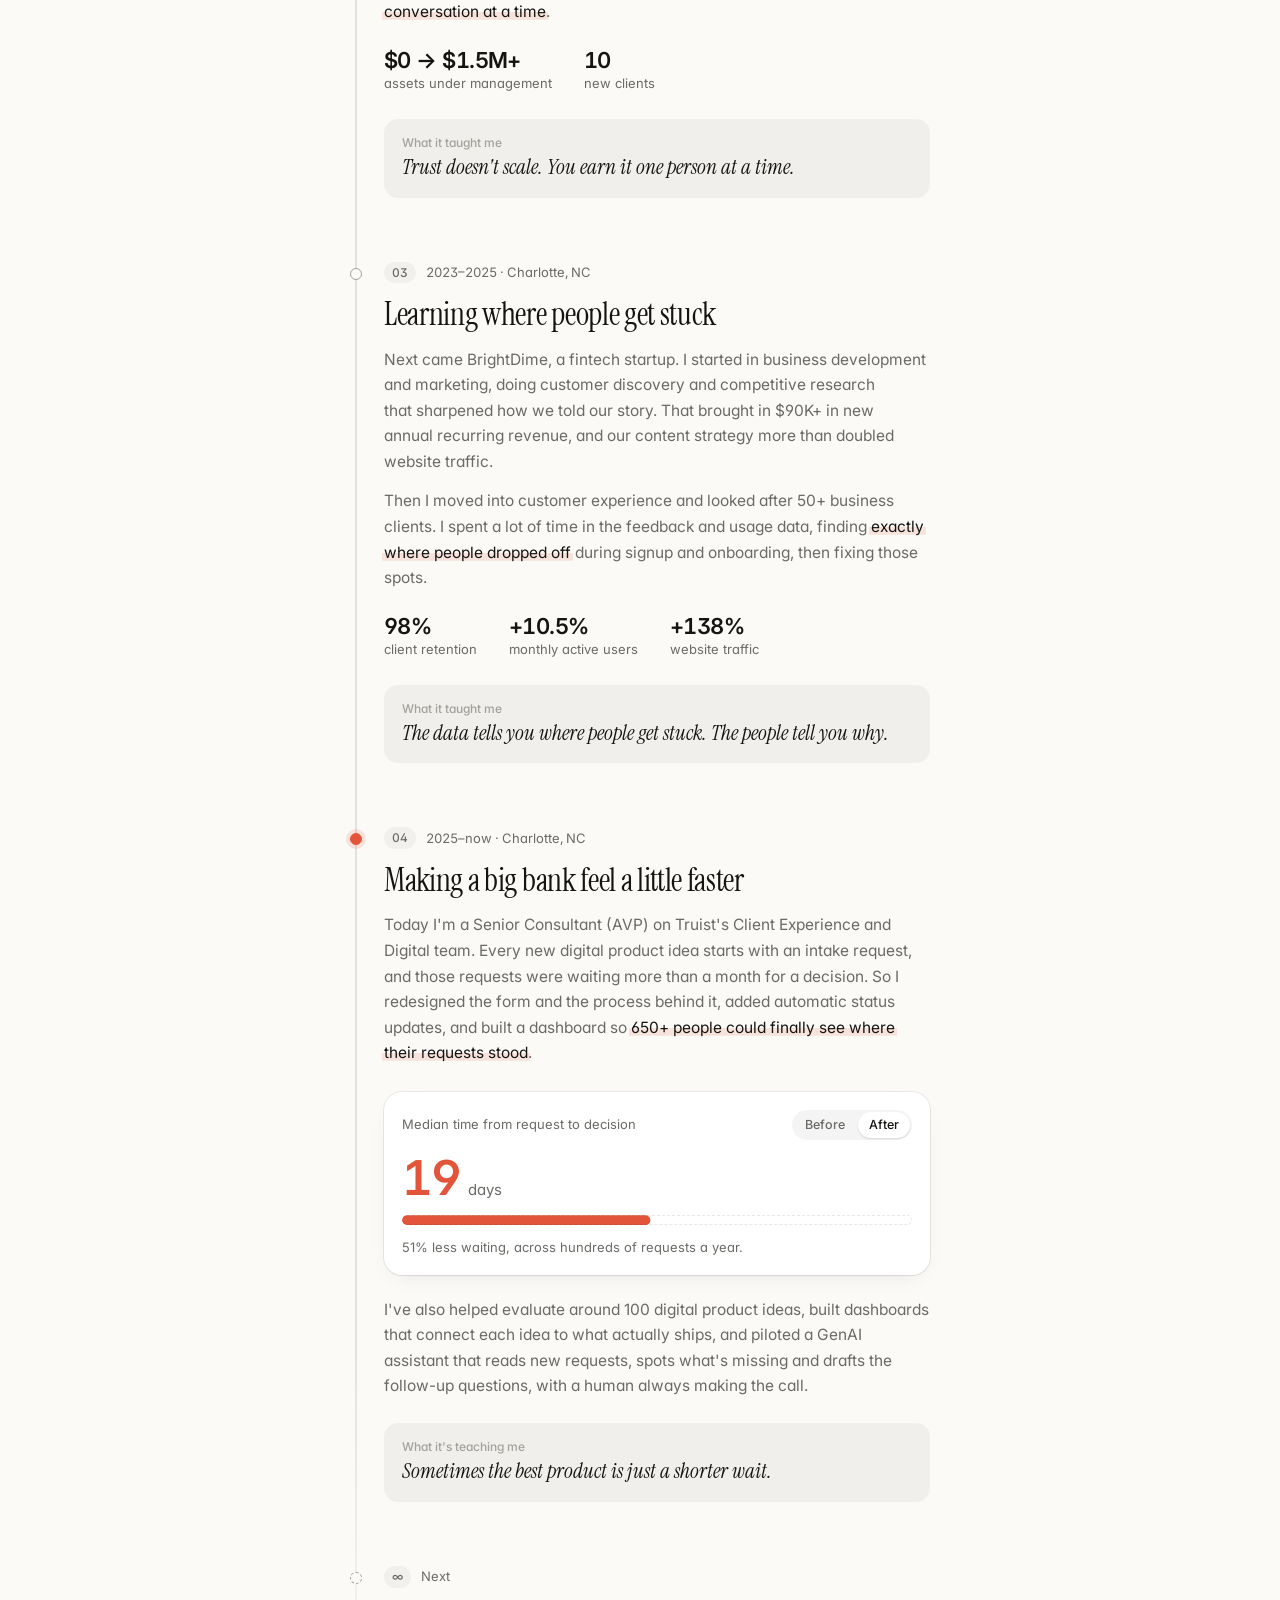
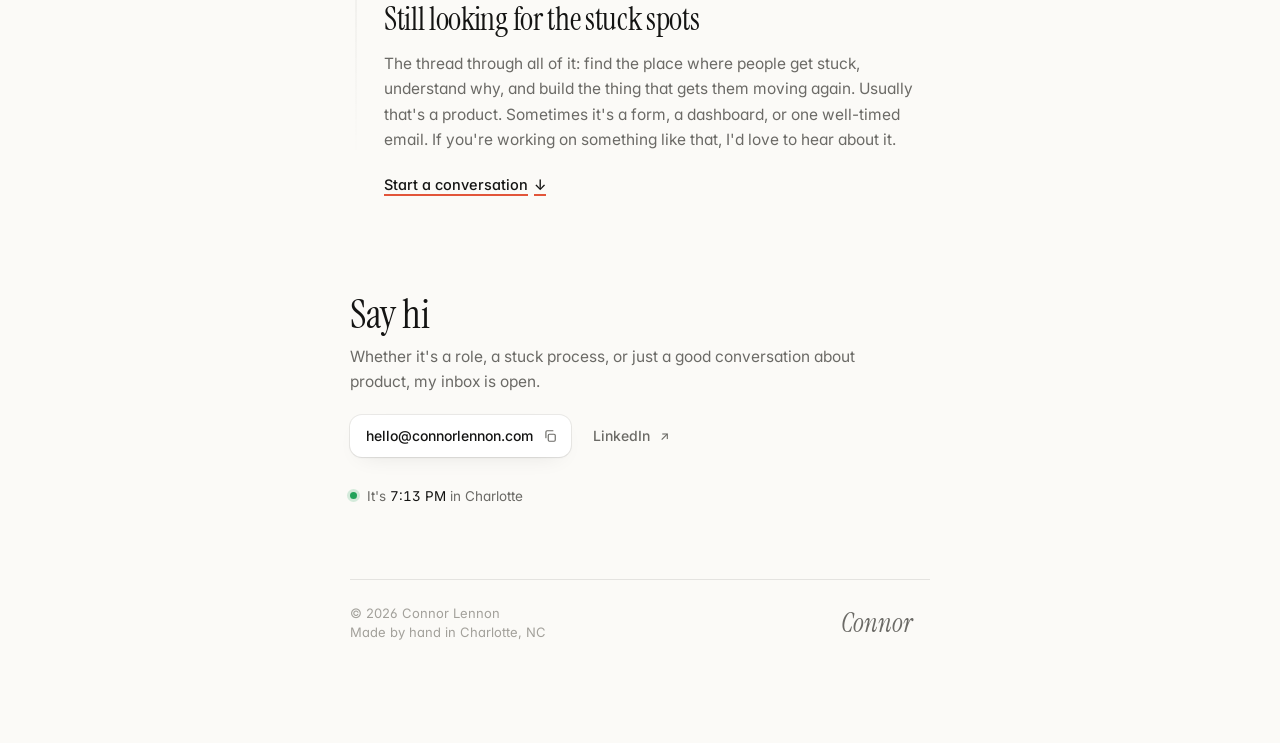
==== commit 476d5f84: "Refine brand and story experience Add a knot-in-a-line mark (favicon, touch icon, share image) that " ====
--- a/site/index.html
+++ b/site/index.html
@@ -4,15 +4,21 @@
   <meta charset="utf-8" />
   <meta name="viewport" content="width=device-width, initial-scale=1, viewport-fit=cover, interactive-widget=resizes-content" />
   <title>Connor Lennon</title>
-  <meta name="description" content="Connor Lennon — I find the places where people get stuck, and get them unstuck. Product and operations in Charlotte, NC." />
+  <meta name="description" content="Connor Lennon finds the places where people get stuck, and gets them unstuck. Product and operations in Charlotte, NC." />
   <meta property="og:title" content="Connor Lennon" />
   <meta property="og:description" content="I find the places where people get stuck, and get them unstuck." />
   <meta property="og:url" content="https://connorlennon.com" />
   <meta property="og:type" content="website" />
+  <meta property="og:image" content="https://connorlennon.com/og.png" />
+  <meta property="og:image:width" content="1200" />
+  <meta property="og:image:height" content="630" />
+  <meta property="og:image:alt" content="Connor Lennon: I find the places where people get stuck, and get them unstuck." />
+  <meta name="twitter:card" content="summary_large_image" />
   <meta name="theme-color" media="(prefers-color-scheme: light)" content="#fbfaf7" />
   <meta name="theme-color" media="(prefers-color-scheme: dark)" content="#0c0c0d" />
   <link rel="canonical" href="https://connorlennon.com" />
-  <link rel="icon" href="data:image/svg+xml,<svg xmlns='http://www.w3.org/2000/svg' viewBox='0 0 32 32'><rect width='32' height='32' rx='8' fill='%23111'/><text x='16' y='21.5' font-family='system-ui' font-size='15' font-weight='600' fill='white' text-anchor='middle'>CL</text></svg>" />
+  <link rel="icon" href="favicon.svg" type="image/svg+xml" />
+  <link rel="apple-touch-icon" href="apple-touch-icon.png" />
   <link rel="preconnect" href="https://fonts.googleapis.com" />
   <link rel="preconnect" href="https://fonts.gstatic.com" crossorigin />
   <link href="https://fonts.googleapis.com/css2?family=Inter:opsz,wght@14..32,400..600&family=Instrument+Serif:ital@0;1&display=swap" rel="stylesheet" />
@@ -23,15 +29,23 @@
   </script>
 </head>
 <body>
-  <main class="page">
+  <main class="page" id="top">
 
     <!-- ───────────── Header ───────────── -->
     <header class="header" style="--d:0ms" data-enter="support">
-      <div class="avatar" aria-hidden="true">CL</div>
-      <div class="header-text">
-        <p class="name">Connor Lennon</p>
-        <p class="muted">Product &amp; operations · Charlotte, NC</p>
-      </div>
+      <a class="brand" href="#top" aria-label="Connor Lennon, back to top">
+        <!-- The mark: a knot in a line. Hover it and it comes loose. -->
+        <span class="mark" aria-hidden="true">
+          <svg viewBox="0 0 32 32">
+            <path class="knot" pathLength="1" d="M4 22C9 22 13 20 15.5 16S18.5 7 15 7 12 12.5 15.5 15.5 23 17 28 11" />
+            <path class="loose" pathLength="1" d="M4 21.5C12 21 20 16 28 10.5" />
+          </svg>
+        </span>
+        <span class="header-text">
+          <span class="name">Connor Lennon</span>
+          <span class="muted">Product &amp; operations · Charlotte, NC</span>
+        </span>
+      </a>
       <button class="icon-btn theme-toggle" type="button" aria-label="Toggle dark mode">
         <svg class="sun" width="16" height="16" viewBox="0 0 24 24" fill="none" stroke="currentColor" stroke-width="2" stroke-linecap="round"><circle cx="12" cy="12" r="4"/><path d="M12 2v2M12 20v2M4.93 4.93l1.41 1.41M17.66 17.66l1.41 1.41M2 12h2M20 12h2M4.93 19.07l1.41-1.41M17.66 6.34l1.41-1.41"/></svg>
         <svg class="moon" width="16" height="16" viewBox="0 0 24 24" fill="none" stroke="currentColor" stroke-width="2" stroke-linecap="round" stroke-linejoin="round"><path d="M21 12.8A9 9 0 1 1 11.2 3a7 7 0 0 0 9.8 9.8z"/></svg>
@@ -40,8 +54,12 @@
 
     <!-- ───────────── Hero ───────────── -->
     <section class="hero">
+      <p class="now" style="--d:40ms" data-enter="support">
+        <span class="dot" aria-hidden="true"></span>
+        Now making a big bank a little faster at Truist
+      </p>
       <h1 style="--d:80ms" data-enter="lead">
-        I find the places where people get <span class="scribble">stuck<svg viewBox="0 0 120 14" preserveAspectRatio="none" aria-hidden="true"><path pathLength="1" d="M2 9.5C22 4 46 3 64 6.5S100 11 118 4"/></svg></span>,
+        I find the places where people get <span class="nobr"><span class="scribble" data-wiggle>stuck<svg viewBox="0 0 120 14" preserveAspectRatio="none" aria-hidden="true"><path pathLength="1" d="M2 9.5C22 4 46 3 64 6.5S100 11 118 4"/></svg></span>,</span>
         and <em>get them unstuck.</em>
       </h1>
       <p class="hero-sub" style="--d:200ms" data-enter="support">
@@ -53,10 +71,10 @@
       <!-- The route: four stops, drawn once on load. Each stop jumps to its chapter. -->
       <nav class="route" aria-label="Places along the way" style="--d:300ms" data-enter="decor">
         <ol>
-          <li><a href="#columbia"><span class="stop"></span><span class="city">Columbia</span></a></li>
-          <li><a href="#new-york"><span class="stop"></span><span class="city">New York</span></a></li>
-          <li><a href="#limerick"><span class="stop"></span><span class="city">Limerick</span></a></li>
-          <li><a href="#charlotte" aria-current="location"><span class="stop"></span><span class="city">Charlotte</span></a></li>
+          <li><a href="#columbia"><span class="stop"></span><span class="city">Columbia</span><span class="co">USC</span></a></li>
+          <li><a href="#new-york"><span class="stop"></span><span class="city">New York</span><span class="co">BrightEdge</span></a></li>
+          <li><a href="#limerick"><span class="stop"></span><span class="city">Limerick</span><span class="co">Cobblestone</span></a></li>
+          <li><a href="#charlotte" aria-current="location"><span class="stop"></span><span class="city">Charlotte</span><span class="co">BrightDime, Truist</span></a></li>
         </ol>
       </nav>
     </section>
@@ -77,24 +95,25 @@
       <div class="panel" role="tabpanel" id="panel-story" aria-labelledby="tab-story">
         <div class="story">
 
-          <article class="chapter" id="columbia" data-reveal>
+          <article class="chapter" id="columbia" data-reveal data-dock="Prologue · USC">
             <p class="kicker"><span class="ch">Prologue</span> Columbia, SC</p>
             <h2>A finance kid who liked people more than spreadsheets</h2>
             <p>
               I studied finance and international business at the University of South Carolina's
               Darla Moore School of Business and graduated magna cum laude. I loved the numbers,
-              but I kept noticing that the interesting part was always the people behind them:
+              but I kept noticing that <mark>the interesting part was always the people behind them</mark>:
               why they decided what they decided, and what got in their way.
             </p>
           </article>
 
-          <article class="chapter" id="new-york" data-reveal>
+          <article class="chapter" id="new-york" data-reveal data-dock="01 · BrightEdge">
             <p class="kicker"><span class="ch">01</span> 2020 · New York, NY</p>
             <h2>Cold calls in a very strange year</h2>
             <p>
               My first job was in sales development at BrightEdge, starting in the spring of 2020.
-              It was a strange time to start anything. My whole job was getting busy strangers to
-              give me a few minutes, and by the end I'd built more than $350K of qualified pipeline.
+              It was a strange time to start anything. My whole job was
+              <mark>getting busy strangers to give me a few minutes</mark>, and by the end I'd built
+              more than $350K of qualified pipeline.
             </p>
             <ul class="stats">
               <li><strong>$350K+</strong><span>pipeline built</span></li>
@@ -105,14 +124,14 @@
             </blockquote>
           </article>
 
-          <article class="chapter" id="limerick" data-reveal>
+          <article class="chapter" id="limerick" data-reveal data-dock="02 · Cobblestone">
             <p class="kicker"><span class="ch">02</span> 2021–2022 · Limerick, PA</p>
             <h2>Starting something from zero</h2>
             <p>
               In 2021 I co-founded Cobblestone Capital Group, a boutique wealth management firm.
               No clients, no assets, no logo anyone recognized. I earned my Series 7 and 66,
               did the research, made the calls, and we grew to more than $1.5M under management
-              with 10 new clients, one conversation at a time.
+              with 10 new clients, <mark>one conversation at a time</mark>.
             </p>
             <ul class="stats">
               <li><strong>$0 → $1.5M+</strong><span>assets under management</span></li>
@@ -124,7 +143,7 @@
             </blockquote>
           </article>
 
-          <article class="chapter" id="charlotte" data-reveal>
+          <article class="chapter" id="charlotte" data-reveal data-dock="03 · BrightDime">
             <p class="kicker"><span class="ch">03</span> 2023–2025 · Charlotte, NC</p>
             <h2>Learning where people get stuck</h2>
             <p>
@@ -135,8 +154,8 @@
             </p>
             <p>
               Then I moved into customer experience and looked after 50+ business clients.
-              I spent a lot of time in the feedback and usage data, finding exactly where people
-              dropped off during signup and onboarding, then fixing those spots.
+              I spent a lot of time in the feedback and usage data, finding
+              <mark>exactly where people dropped off</mark> during signup and onboarding, then fixing those spots.
             </p>
             <ul class="stats">
               <li><strong>98%</strong><span>client retention</span></li>
@@ -149,15 +168,15 @@
             </blockquote>
           </article>
 
-          <article class="chapter chapter--now" id="truist" data-reveal>
+          <article class="chapter chapter--now" id="truist" data-reveal data-dock="04 · Truist">
             <p class="kicker"><span class="ch">04</span> 2025–now · Charlotte, NC</p>
             <h2>Making a big bank feel a little faster</h2>
             <p>
               Today I'm a Senior Consultant (AVP) on Truist's Client Experience and Digital team.
               Every new digital product idea starts with an intake request, and those requests
               were waiting more than a month for a decision. So I redesigned the form and the process
-              behind it, added automatic status updates, and built a dashboard so 650+ people
-              could finally see where their requests stood.
+              behind it, added automatic status updates, and built a dashboard so
+              <mark>650+ people could finally see where their requests stood</mark>.
             </p>
 
             <!-- Interactive: the wait shrinking. Plays once on view, then it's yours. -->
@@ -188,7 +207,7 @@
             </blockquote>
           </article>
 
-          <article class="chapter chapter--next" data-reveal>
+          <article class="chapter chapter--next" id="next" data-reveal data-dock="Next · You?">
             <p class="kicker"><span class="ch">∞</span> Next</p>
             <h2>Still looking for the stuck spots</h2>
             <p>
@@ -197,6 +216,7 @@
               it's a form, a dashboard, or one well-timed email. If you're working on something
               like that, I'd love to hear about it.
             </p>
+            <a class="next-link" href="#contact">Start a conversation <span aria-hidden="true">↓</span></a>
           </article>
 
         </div>
@@ -241,7 +261,7 @@
     </section>
 
     <!-- ───────────── Contact ───────────── -->
-    <section class="block contact" data-reveal>
+    <section class="block contact" id="contact" data-reveal>
       <h2 class="contact-title">Say hi</h2>
       <p>
         Whether it's a role, a stuck process, or just a good conversation about product, my inbox is open.
@@ -268,10 +288,21 @@
     </section>
 
     <footer class="footer">
-      <span>© <span class="year">2026</span> Connor Lennon</span>
-      <span class="sig" aria-hidden="true">Connor</span>
+      <div class="footer-left">
+        <span>© <span class="year">2026</span> Connor Lennon</span>
+        <span>Made by hand in Charlotte, NC</span>
+      </div>
+      <a class="sig" href="#top" aria-label="Back to top">Connor <span aria-hidden="true">↑</span></a>
     </footer>
   </main>
+
+  <!-- Floating "you are here" for the story. Built from the chapters by main.js. -->
+  <nav class="dock" aria-label="Chapters" hidden>
+    <div class="dock-track">
+      <span class="dock-line" aria-hidden="true"><span class="dock-fill"></span></span>
+    </div>
+    <span class="dock-labels" aria-hidden="true"></span>
+  </nav>
 
   <script src="main.js" defer></script>
 </body>
--- a/site/styles.css
+++ b/site/styles.css
@@ -116,14 +116,41 @@
 
 /* ───── Header ───── */
 .header { display: flex; align-items: center; gap: 12px; }
-.avatar {
+.brand {
+  flex: 1; min-width: 0;
+  display: flex; align-items: center; gap: 12px;
+  text-decoration: none;
+  border-radius: 14px;
+}
+.brand:active .mark { transform: scale(0.94); }
+
+/* The mark: a knot in a line. It comes loose on hover. */
+.mark {
   flex-shrink: 0;
-  width: 40px; height: 40px; border-radius: 999px;
+  width: 40px; height: 40px; border-radius: 12px;
   display: grid; place-items: center;
-  background: var(--fg); color: var(--bg);
-  font-size: 13px; font-weight: 600;
-}
-.header-text { flex: 1; min-width: 0; line-height: 1.35; font-size: 14px; }
+  background: var(--fg);
+  transition: transform 160ms var(--ease-out);
+}
+.mark svg { width: 28px; height: 28px; overflow: visible; }
+.mark path {
+  fill: none;
+  stroke: var(--accent);
+  stroke-width: 2.6;
+  stroke-linecap: round;
+  stroke-linejoin: round;
+  stroke-dasharray: 1;
+  transition: stroke-dashoffset 420ms var(--ease-in-out);
+}
+.mark .knot  { stroke-dashoffset: 0; }
+.mark .loose { stroke-dashoffset: 1; }
+.brand.is-loose .mark .knot  { stroke-dashoffset: -1; }
+.brand.is-loose .mark .loose { stroke-dashoffset: 0; transition-delay: 120ms; }
+
+.header-text { display: flex; flex-direction: column; min-width: 0; line-height: 1.35; font-size: 14px; }
+.header-text .muted { white-space: nowrap; overflow: hidden; text-overflow: ellipsis; }
+@media (max-width: 400px) { .header-text .muted { font-size: 13px; } }
+.nobr { white-space: nowrap; }
 .name { margin: 0; font-weight: 600; letter-spacing: -0.01em; }
 
 .icon-btn {
@@ -146,6 +173,16 @@
 
 /* ───── Hero ───── */
 .hero { margin-top: 56px; }
+.now {
+  display: inline-flex; align-items: center; gap: 9px;
+  margin: 0 0 20px;
+  padding: 5px 12px 5px 10px;
+  border-radius: 999px;
+  background: var(--hover);
+  font-size: 13px; color: var(--muted);
+}
+.now .dot { animation: breathe 2.8s ease-in-out infinite; }
+@keyframes breathe { 50% { box-shadow: 0 0 0 5px color-mix(in srgb, var(--live) 8%, transparent); } }
 .hero h1 {
   margin: 0;
   font-size: clamp(30px, 7.2vw, 42px);
@@ -161,7 +198,16 @@
   font-size: 1.1em;
   letter-spacing: -0.015em;
 }
-.scribble { position: relative; white-space: nowrap; }
+.scribble { position: relative; display: inline-block; white-space: nowrap; transform-origin: 50% 80%; cursor: default; }
+/* Poke the word and it jiggles like it's stuck, then the line redraws. */
+@keyframes jiggle {
+  20% { transform: rotate(-4deg); }
+  40% { transform: rotate(3deg) translateX(1px); }
+  60% { transform: rotate(-2deg); }
+  80% { transform: rotate(1deg); }
+}
+.scribble.is-jiggling { animation: jiggle 480ms var(--ease-out); }
+.scribble.is-jiggling path { animation: draw 600ms var(--ease-out) 300ms both; }
 .scribble svg {
   position: absolute;
   left: -2%; bottom: -0.12em;
@@ -221,8 +267,12 @@
   border-color: var(--accent);
   box-shadow: 0 0 0 4px var(--accent-soft);
 }
+.route a { gap: 0; }
+.stop { margin-bottom: 8px; }
 .city { font-size: 13px; color: var(--muted); transition: color 150ms ease; }
 .route [aria-current] .city { color: var(--fg); font-weight: 500; }
+.co { font-size: 11.5px; color: var(--faint); line-height: 1.3; }
+@media (max-width: 480px) { .co { display: none; } }
 
 /* ───── Tabs (clip-path duplicate technique) ───── */
 .block { margin-top: 72px; }
@@ -301,6 +351,36 @@
 }
 .chapter p { margin: 0 0 14px; color: var(--muted); max-width: 65ch; text-wrap: pretty; }
 
+/* Marker highlights: swept in by hand once the chapter is read. */
+.chapter mark {
+  color: var(--fg);
+  background: linear-gradient(var(--accent-soft), var(--accent-soft)) no-repeat 0 88% / 100% 0.5em;
+  -webkit-box-decoration-break: clone;
+  box-decoration-break: clone;
+  padding: 0 2px;
+  margin: 0 -2px;
+  border-radius: 2px;
+}
+.js .chapter mark {
+  background-size: 0% 0.5em;
+  transition: background-size 900ms var(--ease-in-out) 450ms;
+}
+.js .chapter.is-in mark { background-size: 100% 0.5em; }
+
+.next-link {
+  display: inline-flex; align-items: center; gap: 6px;
+  margin-top: 6px;
+  font-size: 14.5px; font-weight: 500;
+  color: var(--fg);
+  text-decoration: underline;
+  text-decoration-color: var(--accent);
+  text-decoration-thickness: 1.5px;
+  text-underline-offset: 4px;
+  transition: transform 160ms var(--ease-out), text-underline-offset 200ms var(--ease-out);
+}
+.next-link span { display: inline-block; transition: transform 200ms var(--ease-out); }
+.next-link:active { transform: scale(0.97); }
+
 .stats {
   list-style: none; padding: 0;
   margin: 22px 0 0;
@@ -462,10 +542,90 @@
 .footer {
   margin-top: 72px; padding-top: 20px;
   border-top: 1px solid var(--line);
-  display: flex; justify-content: space-between; align-items: baseline;
+  display: flex; justify-content: space-between; align-items: center; gap: 16px;
   font-size: 13px; color: var(--faint);
 }
-.sig { font-family: var(--serif); font-style: italic; font-size: 24px; color: var(--muted); }
+.footer-left { display: flex; flex-direction: column; line-height: 1.5; }
+.sig {
+  display: inline-flex; align-items: baseline; gap: 6px;
+  padding: 2px 8px; margin-right: -8px;
+  border-radius: 10px;
+  font-family: var(--serif); font-style: italic; font-size: 26px;
+  color: var(--muted);
+  text-decoration: none;
+  transition: transform 160ms var(--ease-out), color 150ms ease;
+}
+.sig span { font-family: var(--font); font-style: normal; font-size: 13px; opacity: 0; transform: translateY(3px); transition: opacity 150ms ease, transform 200ms var(--ease-out); }
+.sig:active { transform: scale(0.97); }
+.sig:focus-visible span { opacity: 1; transform: none; }
+
+/* ───── Dock: "you are here" while reading the story ───── */
+.dock {
+  position: fixed;
+  left: 50%; bottom: calc(16px + env(safe-area-inset-bottom));
+  z-index: 10;
+  display: flex; align-items: center; gap: 6px;
+  padding: 4px 16px 4px 6px;
+  border-radius: 999px;
+  background: color-mix(in srgb, var(--card) 92%, transparent);
+  -webkit-backdrop-filter: blur(14px) saturate(1.4);
+  backdrop-filter: blur(14px) saturate(1.4);
+  box-shadow: var(--card-shadow);
+  transform: translate(-50%, 12px) scale(0.96);
+  opacity: 0;
+  pointer-events: none;
+  transition: opacity 180ms ease, transform 220ms var(--ease-out);
+}
+.dock[hidden] { display: flex; } /* hidden is used only until JS builds it */
+.dock.is-on { opacity: 1; transform: translate(-50%, 0); pointer-events: auto; transition-duration: 240ms, 360ms; }
+.dock-track { position: relative; display: flex; }
+.dock-line {
+  position: absolute; left: 14px; right: 14px; top: 50%;
+  height: 1.5px; margin-top: -0.75px;
+  background: var(--line);
+  overflow: hidden;
+}
+.dock-fill {
+  position: absolute; inset: 0;
+  background: var(--accent);
+  transform-origin: left;
+  transform: scaleX(var(--p, 0));
+}
+.dock-stop {
+  position: relative;
+  width: 28px; height: 32px;
+  display: grid; place-items: center;
+  border: 0; padding: 0; background: none;
+  cursor: pointer;
+}
+.dock-stop::after {
+  content: "";
+  width: 7px; height: 7px; border-radius: 999px;
+  background: var(--card);
+  border: 1.5px solid var(--faint);
+  transition: background-color 200ms ease, border-color 200ms ease, transform 300ms var(--ease-out);
+}
+.dock-stop.is-past::after { background: var(--accent); border-color: var(--accent); }
+.dock-stop[aria-current="step"]::after { background: var(--accent); border-color: var(--accent); transform: scale(1.45); }
+.dock-stop:active::after { transform: scale(0.85); }
+.dock-labels { display: grid; font-size: 13px; font-weight: 500; white-space: nowrap; font-variant-numeric: tabular-nums; }
+.dock-labels > span {
+  grid-area: 1 / 1;
+  transition: opacity 200ms ease, transform 280ms var(--ease-out), filter 200ms ease;
+}
+.dock-labels > .is-before { opacity: 0; transform: translateY(-7px); filter: blur(2px); }
+.dock-labels > .is-after  { opacity: 0; transform: translateY(7px);  filter: blur(2px); }
+
+/* Leave room so the dock never covers the last lines of the page. */
+.js body { padding-bottom: 56px; }
+
+/* ───── 404 ───── */
+.lost { min-height: 100svh; display: grid; place-content: center; text-align: center; padding: 24px; }
+.lost .mark { width: 72px; height: 72px; border-radius: 20px; margin: 0 auto 28px; }
+.lost .mark svg { width: 50px; height: 50px; }
+.lost h1 { margin: 0 0 10px; font-family: var(--serif); font-weight: 400; font-size: clamp(34px, 8vw, 48px); line-height: 1.05; letter-spacing: -0.01em; }
+.lost p { margin: 0 auto 26px; max-width: 34ch; color: var(--muted); }
+.lost .btn { margin: 0 auto; }
 
 /* ───── Hover: fine pointers only ───── */
 @media (hover: hover) and (pointer: fine) {
@@ -475,6 +635,15 @@
   .route a:hover .stop { border-color: var(--fg); }
   .btn--ghost:hover { color: var(--fg); background: var(--hover); }
   .btn--ghost:hover span { transform: translate(1px, -1px); }
+  .btn:not(.btn--ghost):hover { box-shadow: var(--card-shadow), 0 10px 28px -14px rgba(20, 20, 19, 0.28); }
+  .route a:hover .co { color: var(--muted); }
+  .scribble { cursor: pointer; }
+  .next-link:hover { text-underline-offset: 6px; }
+  .next-link:hover span { transform: translateY(2px); }
+  .sig:hover { color: var(--fg); }
+  .sig:hover span { opacity: 1; transform: none; }
+  .dock-stop:hover::after { border-color: var(--fg); }
+  .dock-stop.is-past:hover::after, .dock-stop[aria-current="step"]:hover::after { border-color: var(--accent); }
 }
 
 /* ───── Page entrance: one per container, non-uniform delays ───── */
@@ -489,6 +658,10 @@
 /* The underline draws once the headline has landed. */
 @keyframes draw { from { stroke-dashoffset: 1; } }
 .js .scribble path { animation: draw 700ms var(--ease-out) 750ms both; }
+
+/* The mark ties its knot on arrival. */
+.js .header .mark .knot { animation: draw 900ms var(--ease-in-out) 200ms both; }
+.js .lost .mark .knot { animation: draw 1100ms var(--ease-in-out) 150ms both; }
 
 /* The road draws left → right, each stop lights up as it's reached. */
 @keyframes road { from { clip-path: inset(0 100% 0 0); } }
@@ -518,4 +691,8 @@
   .n, .copy-content > span, .copy-icon .i-copy, .copy-icon .i-check { transform: none !important; filter: none !important; }
   .bar .fill { transition: none; }
   .tab-list--active { transition-duration: 0ms; }
-}
+  .js .header .mark .knot, .js .lost .mark .knot, .now .dot, .scribble.is-jiggling, .scribble.is-jiggling path { animation: none; }
+  .js .chapter mark { transition: none; background-size: 100% 0.5em; }
+  .dock, .dock.is-on { transform: translateX(-50%); }
+  .dock-labels > span { transform: none !important; filter: none !important; }
+}
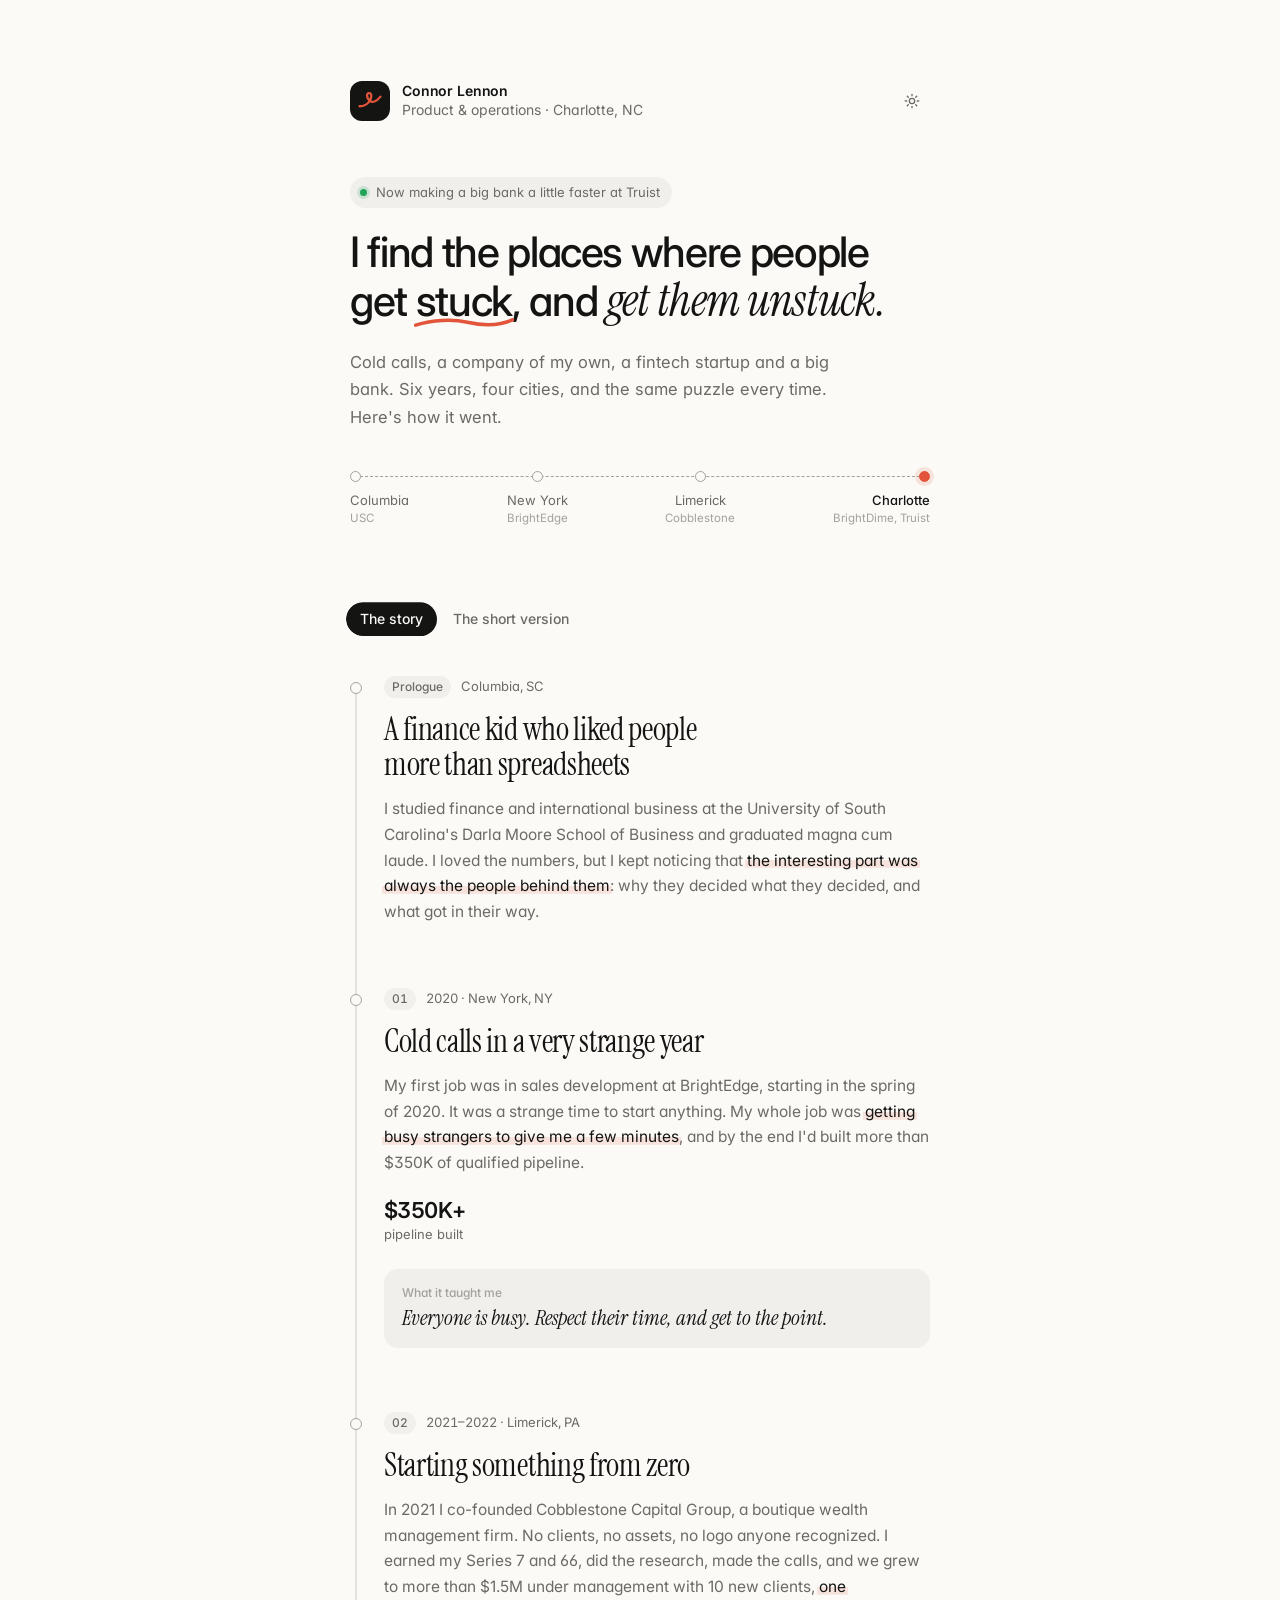
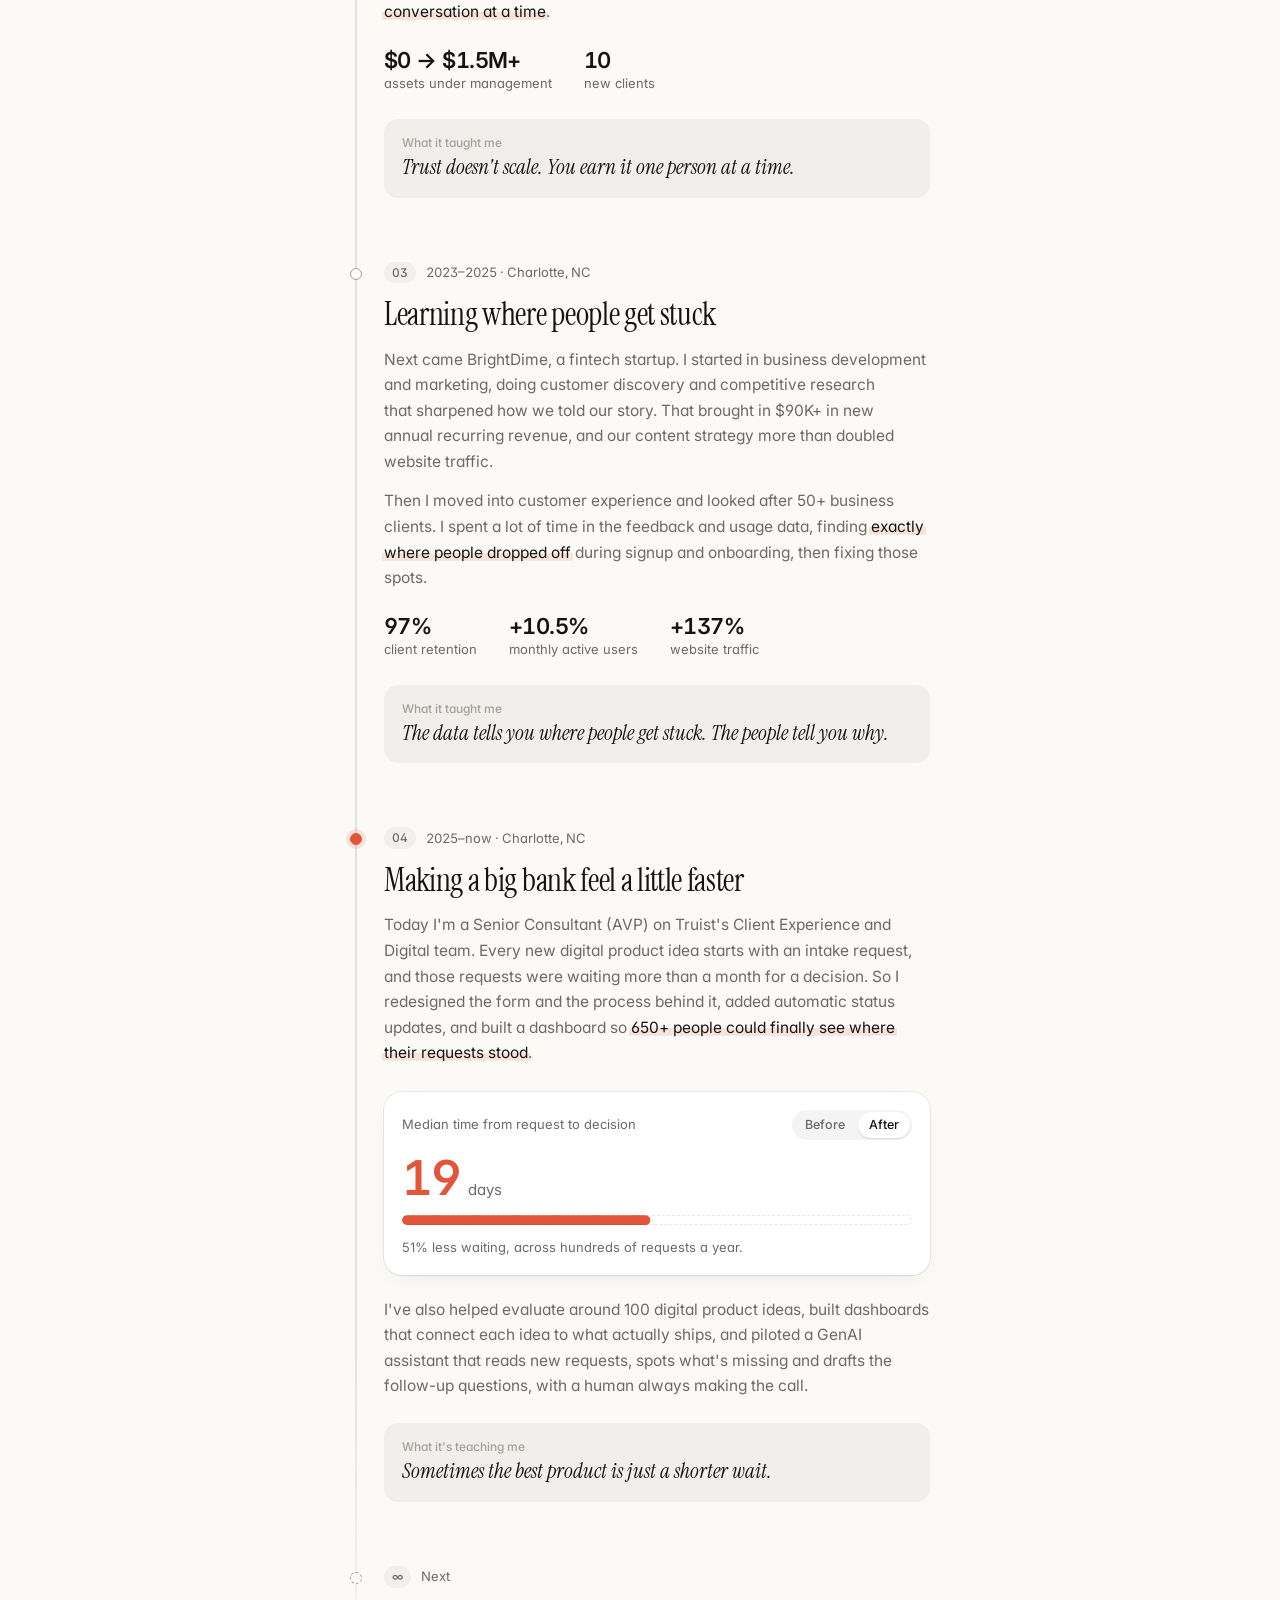
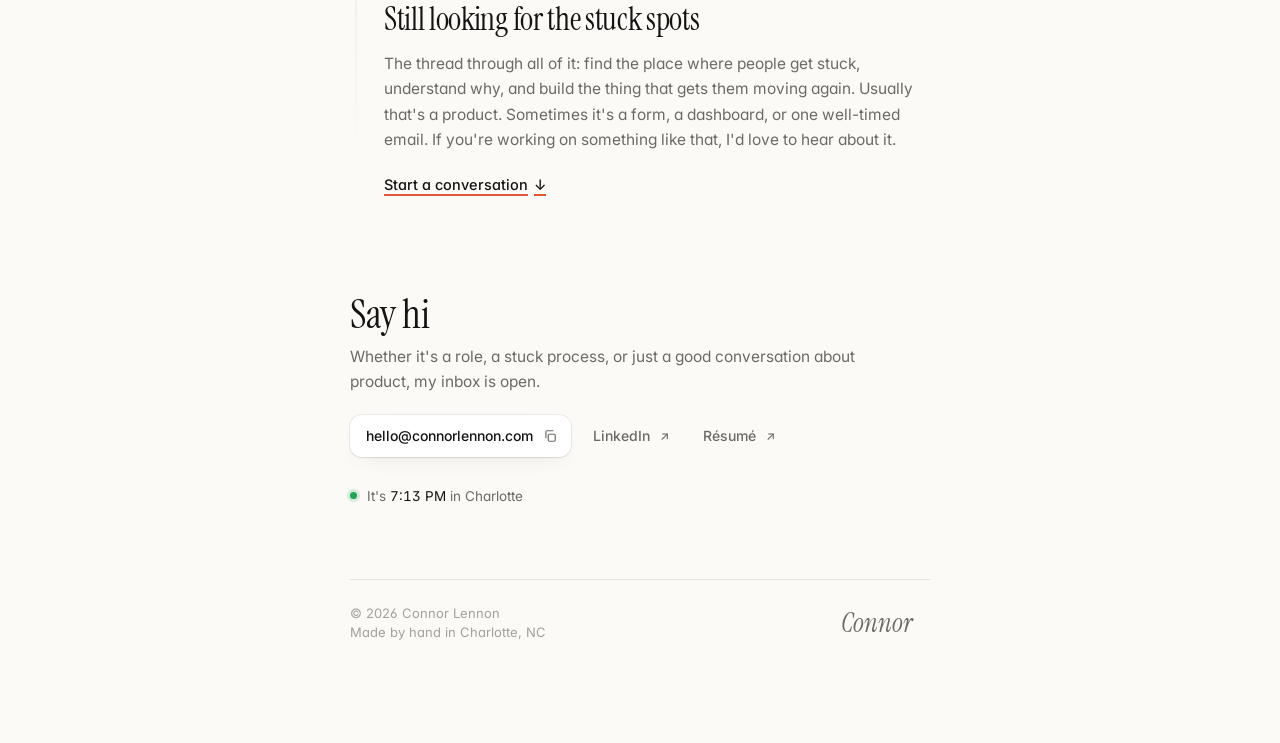
==== commit 15424d3b: "Add résumé download Co-Authored-By: Claude Opus 5.5 <noreply@anthropic.com>" ====
--- a/site/index.html
+++ b/site/index.html
@@ -257,6 +257,11 @@
           <li>Product analytics</li><li>Power BI</li><li>Generative AI</li><li>Workflow automation</li>
           <li>SAFe POPM certified</li>
         </ul>
+        <a class="btn resume" href="Connor_Lennon_Resume.pdf" download>
+          Download the full résumé
+          <span class="resume-meta">PDF · 1 page</span>
+          <svg width="14" height="14" viewBox="0 0 24 24" fill="none" stroke="currentColor" stroke-width="2" stroke-linecap="round" stroke-linejoin="round" aria-hidden="true"><path d="M12 4v12M6.5 10.5 12 16l5.5-5.5M5 20h14"/></svg>
+        </a>
       </div>
     </section>
 
@@ -279,6 +284,7 @@
           </svg>
         </button>
         <a class="btn btn--ghost" href="https://linkedin.com/in/connorlennon">LinkedIn <span aria-hidden="true">↗</span></a>
+        <a class="btn btn--ghost" href="Connor_Lennon_Resume.pdf" target="_blank" rel="noopener">Résumé <span aria-hidden="true">↗</span></a>
         <span class="sr-only" aria-live="polite" id="copy-status"></span>
       </div>
       <p class="status">
--- a/site/styles.css
+++ b/site/styles.css
@@ -696,3 +696,11 @@
   .dock, .dock.is-on { transform: translateX(-50%); }
   .dock-labels > span { transform: none !important; filter: none !important; }
 }
+
+/* ───── Résumé download ───── */
+.resume { margin-top: 32px; padding: 0 16px; }
+.resume-meta { font-size: 12.5px; font-weight: 400; color: var(--faint); }
+.resume svg { color: var(--muted); transition: transform 200ms var(--ease-out); }
+@media (hover: hover) and (pointer: fine) {
+  .resume:hover svg { transform: translateY(2px); }
+}
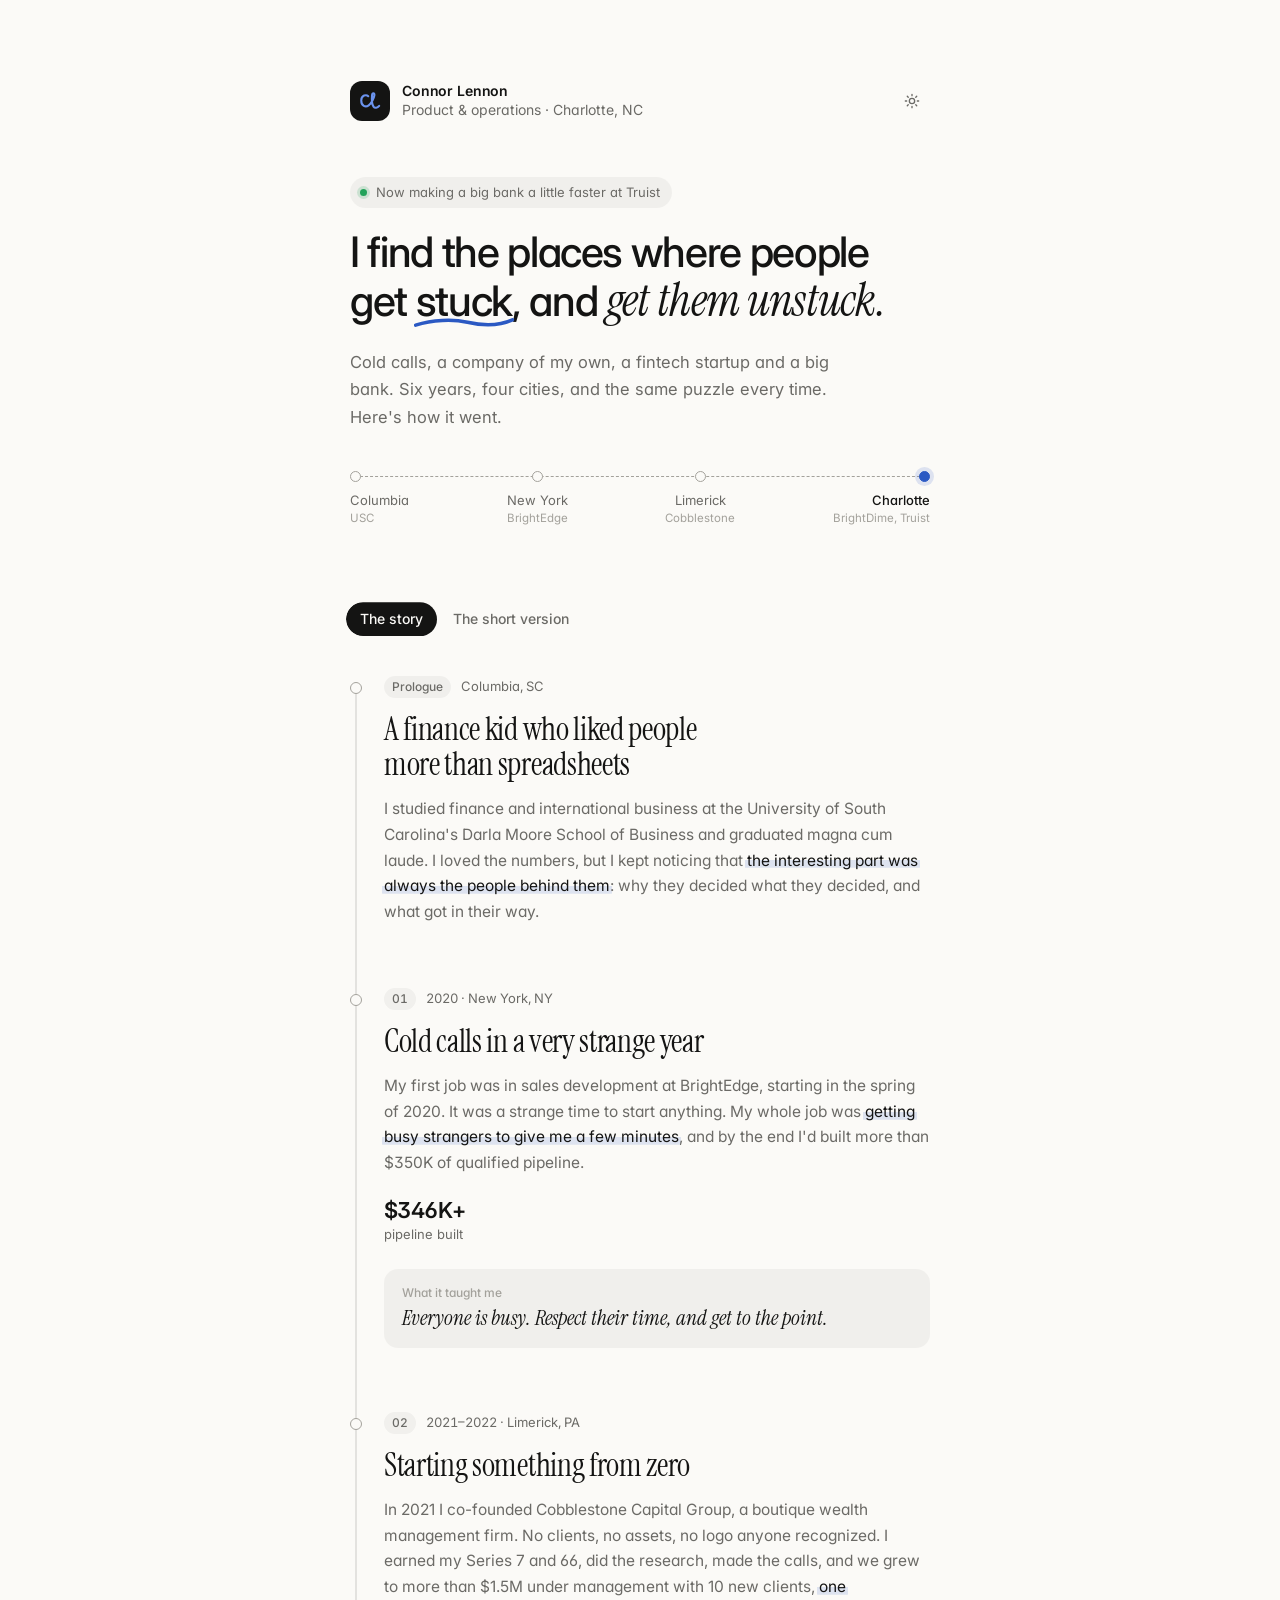
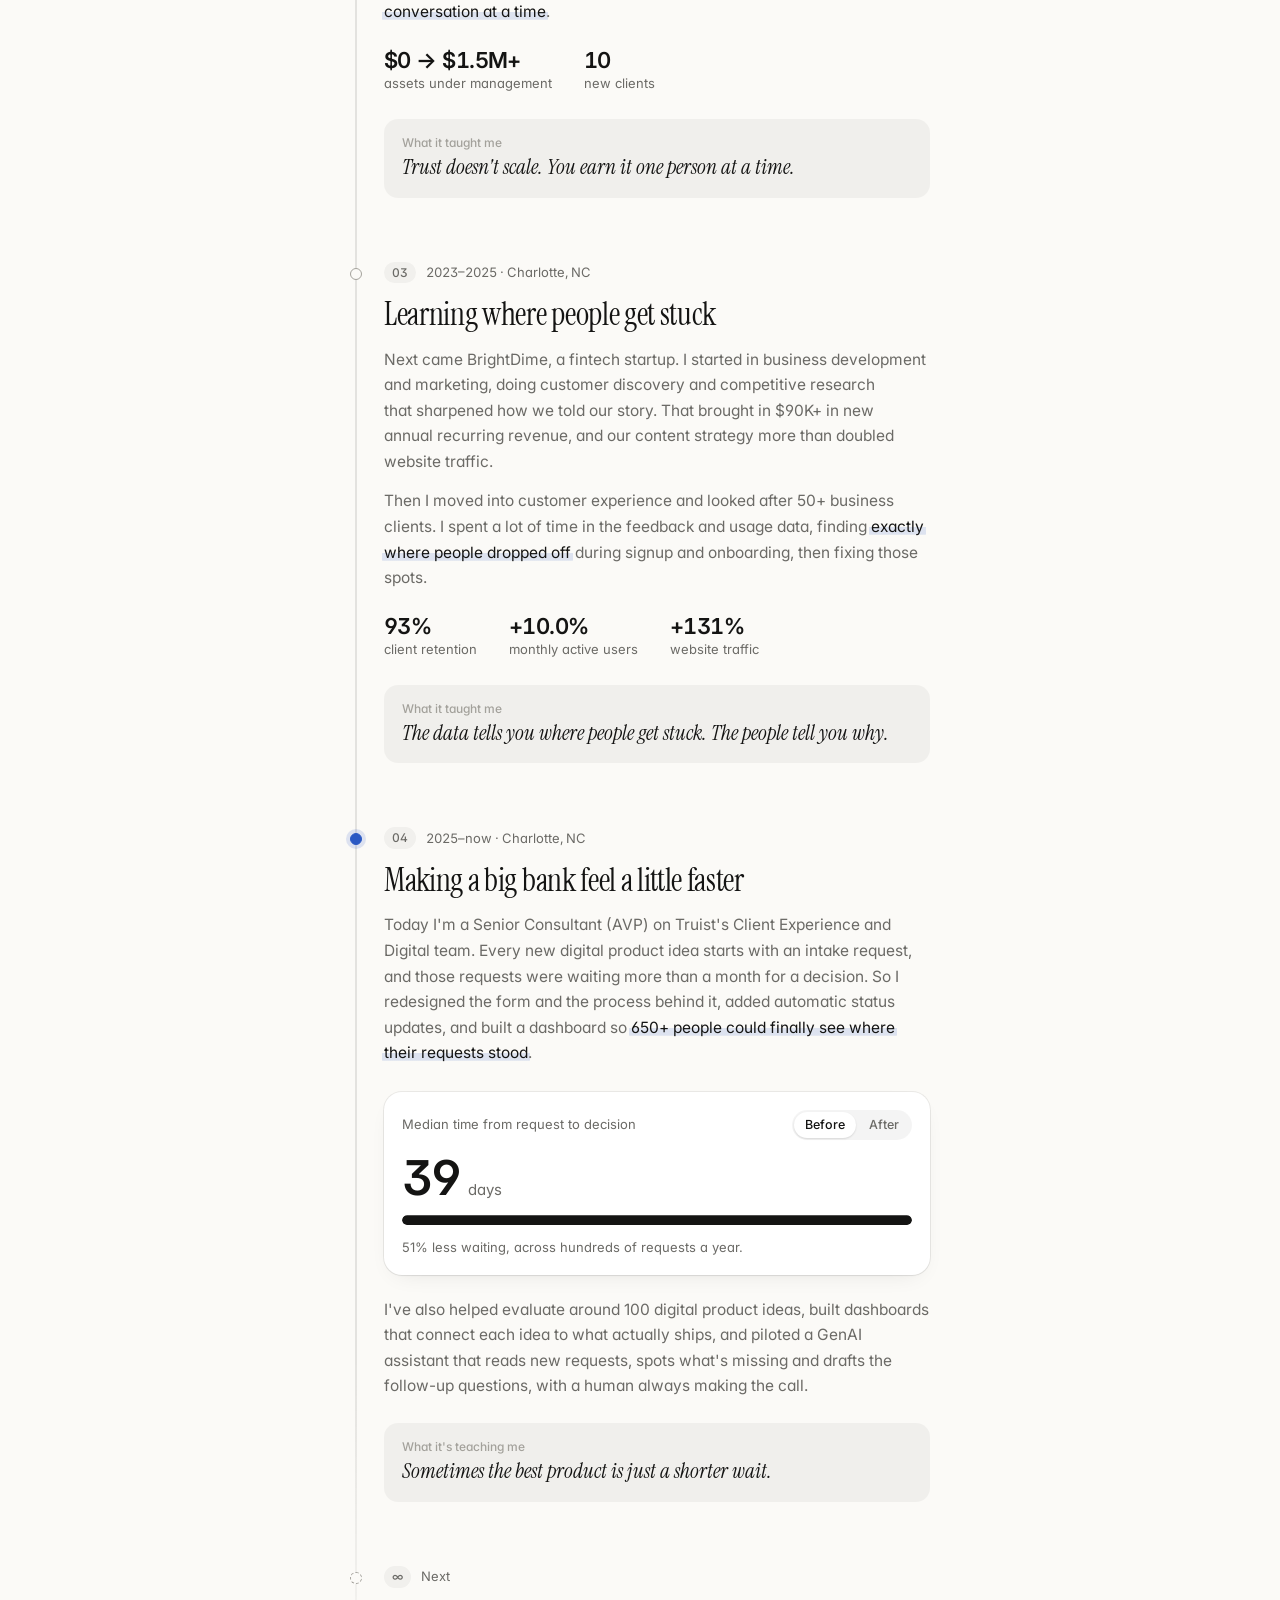
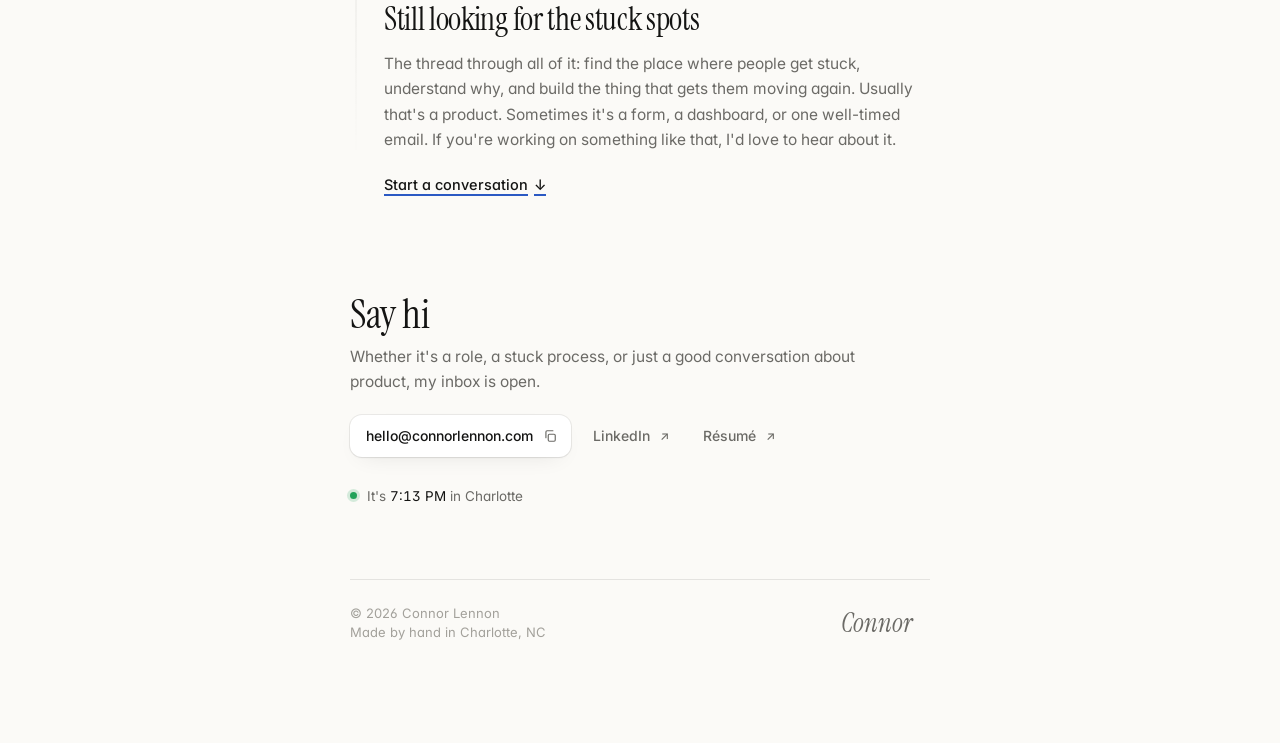
==== commit b1946a9f: "Switch to ink blue and a monoline Cl mark Replace the orange accent with fountain-pen ink blue (ligh" ====
--- a/site/index.html
+++ b/site/index.html
@@ -34,11 +34,11 @@
     <!-- ───────────── Header ───────────── -->
     <header class="header" style="--d:0ms" data-enter="support">
       <a class="brand" href="#top" aria-label="Connor Lennon, back to top">
-        <!-- The mark: a knot in a line. Hover it and it comes loose. -->
+        <!-- The mark: "Cl" in one unbroken pen line. Hover it and it straightens out. -->
         <span class="mark" aria-hidden="true">
           <svg viewBox="0 0 32 32">
-            <path class="knot" pathLength="1" d="M4 22C9 22 13 20 15.5 16S18.5 7 15 7 12 12.5 15.5 15.5 23 17 28 11" />
-            <path class="loose" pathLength="1" d="M4 21.5C12 21 20 16 28 10.5" />
+            <path class="knot" pathLength="1" d="M14 10.5C12 8.5 6 9 6 15.5S11 23.5 14.5 21C17.5 18.8 20.5 13 21 9.5C21.4 6.5 18.6 6.2 18.3 9.5C18 13 18 19.5 20 22.5C21.5 24.5 24.5 24 26.5 21.5" />
+            <path class="loose" pathLength="1" d="M5 21C11 20.5 20 17 27 11" />
           </svg>
         </span>
         <span class="header-text">
--- a/site/styles.css
+++ b/site/styles.css
@@ -18,8 +18,9 @@
   --card-shadow: 0 0 0 1px rgba(20, 20, 19, 0.07), 0 1px 2px rgba(20, 20, 19, 0.05), 0 8px 24px -12px rgba(20, 20, 19, 0.12);
   --tab-active-bg: #141413;
   --tab-active-fg: #fbfaf7;
-  --accent: #e2553a;          /* warm, like a marker pen */
-  --accent-soft: rgba(226, 85, 58, 0.14);
+  --accent: #2b59c3;          /* fountain-pen ink */
+  --mark-stroke: #6b93ee;
+  --accent-soft: rgba(43, 89, 195, 0.14);
   --live: #22a35a;
 
   --ease-out: cubic-bezier(0.23, 1, 0.32, 1);
@@ -43,8 +44,9 @@
     --card-shadow: 0 0 0 1px rgba(255, 255, 255, 0.07), 0 8px 24px -12px rgba(0, 0, 0, 0.6);
     --tab-active-bg: #ecebe8;
     --tab-active-fg: #0c0c0d;
-    --accent: #ff7a5c;
-    --accent-soft: rgba(255, 122, 92, 0.16);
+    --accent: #7c9cff;
+    --mark-stroke: #2b59c3;
+    --accent-soft: rgba(124, 156, 255, 0.2);
     --live: #3ccf7c;
     color-scheme: dark;
   }
@@ -60,8 +62,9 @@
   --card-shadow: 0 0 0 1px rgba(255, 255, 255, 0.07), 0 8px 24px -12px rgba(0, 0, 0, 0.6);
   --tab-active-bg: #ecebe8;
   --tab-active-fg: #0c0c0d;
-  --accent: #ff7a5c;
-  --accent-soft: rgba(255, 122, 92, 0.16);
+  --accent: #7c9cff;
+    --mark-stroke: #2b59c3;
+  --accent-soft: rgba(124, 156, 255, 0.2);
   --live: #3ccf7c;
   color-scheme: dark;
 }
@@ -135,8 +138,8 @@
 .mark svg { width: 28px; height: 28px; overflow: visible; }
 .mark path {
   fill: none;
-  stroke: var(--accent);
-  stroke-width: 2.6;
+  stroke: var(--mark-stroke);
+  stroke-width: 2.4;
   stroke-linecap: round;
   stroke-linejoin: round;
   stroke-dasharray: 1;
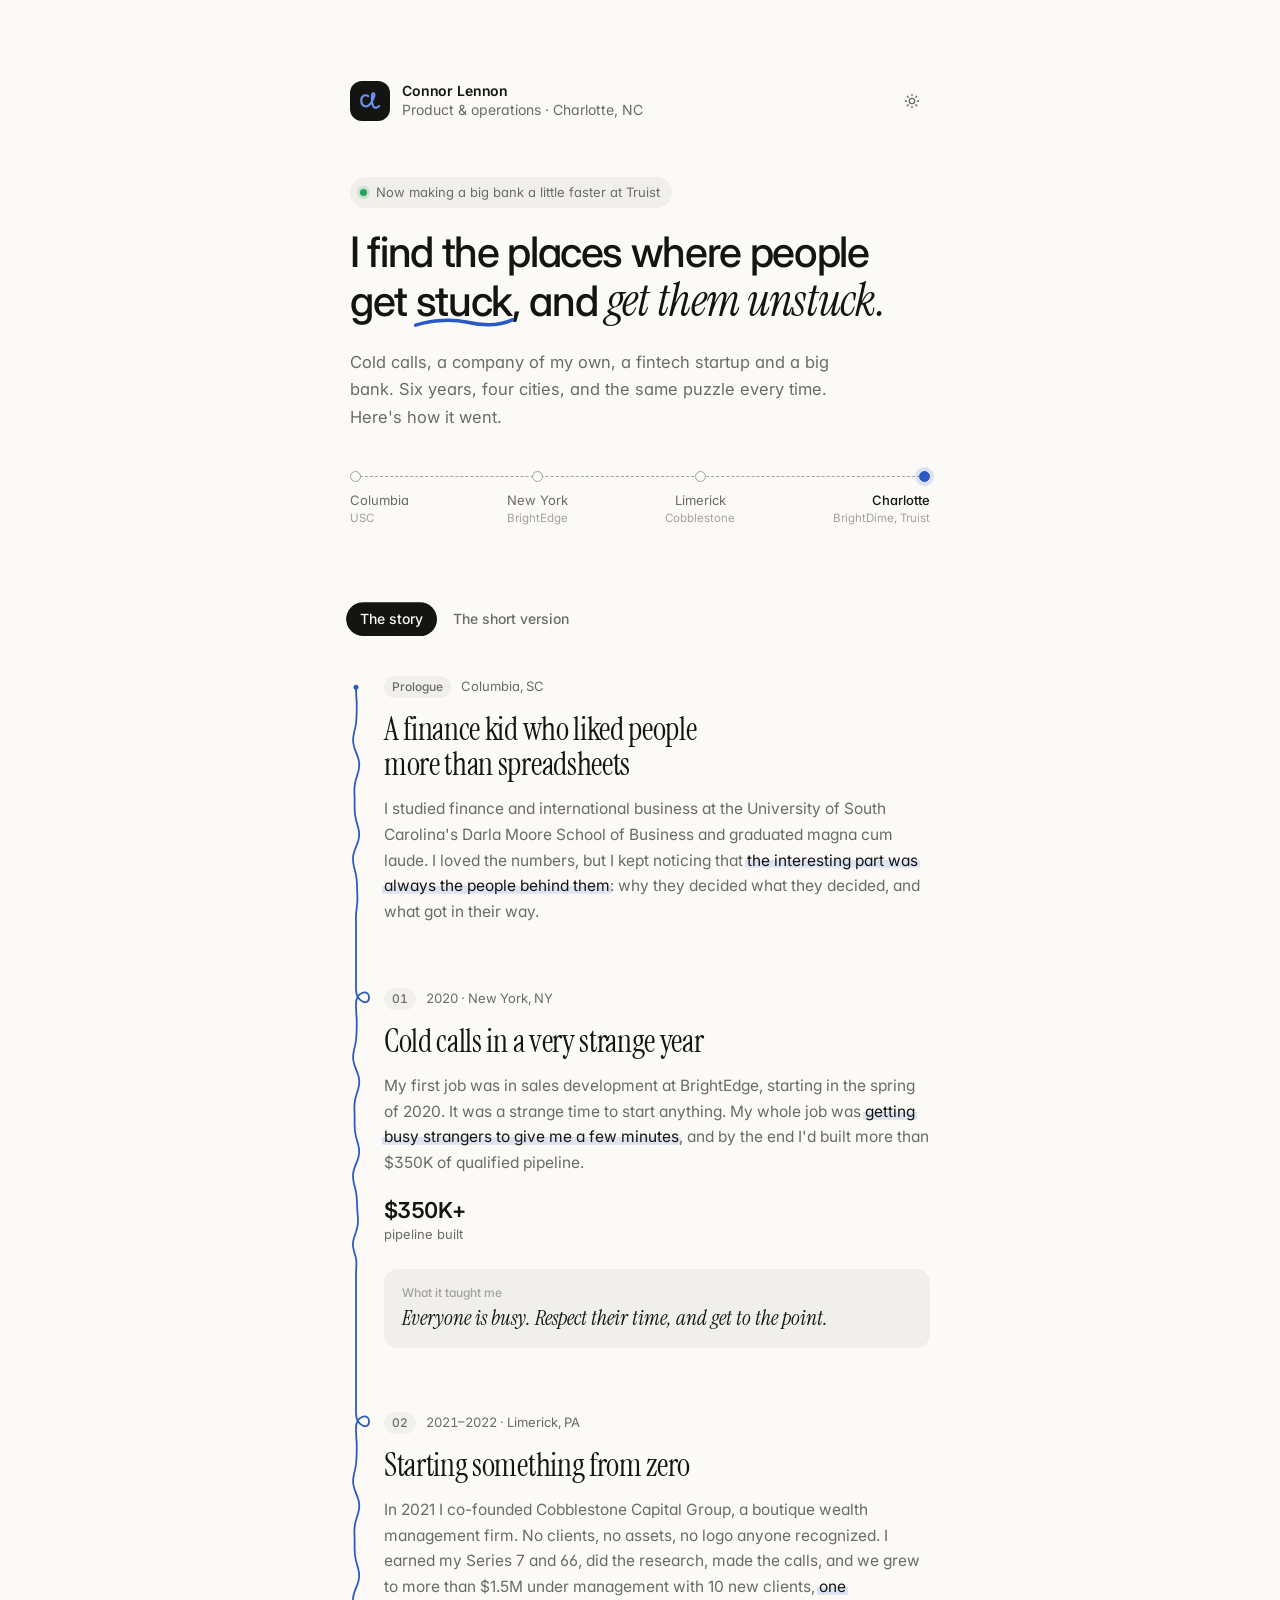
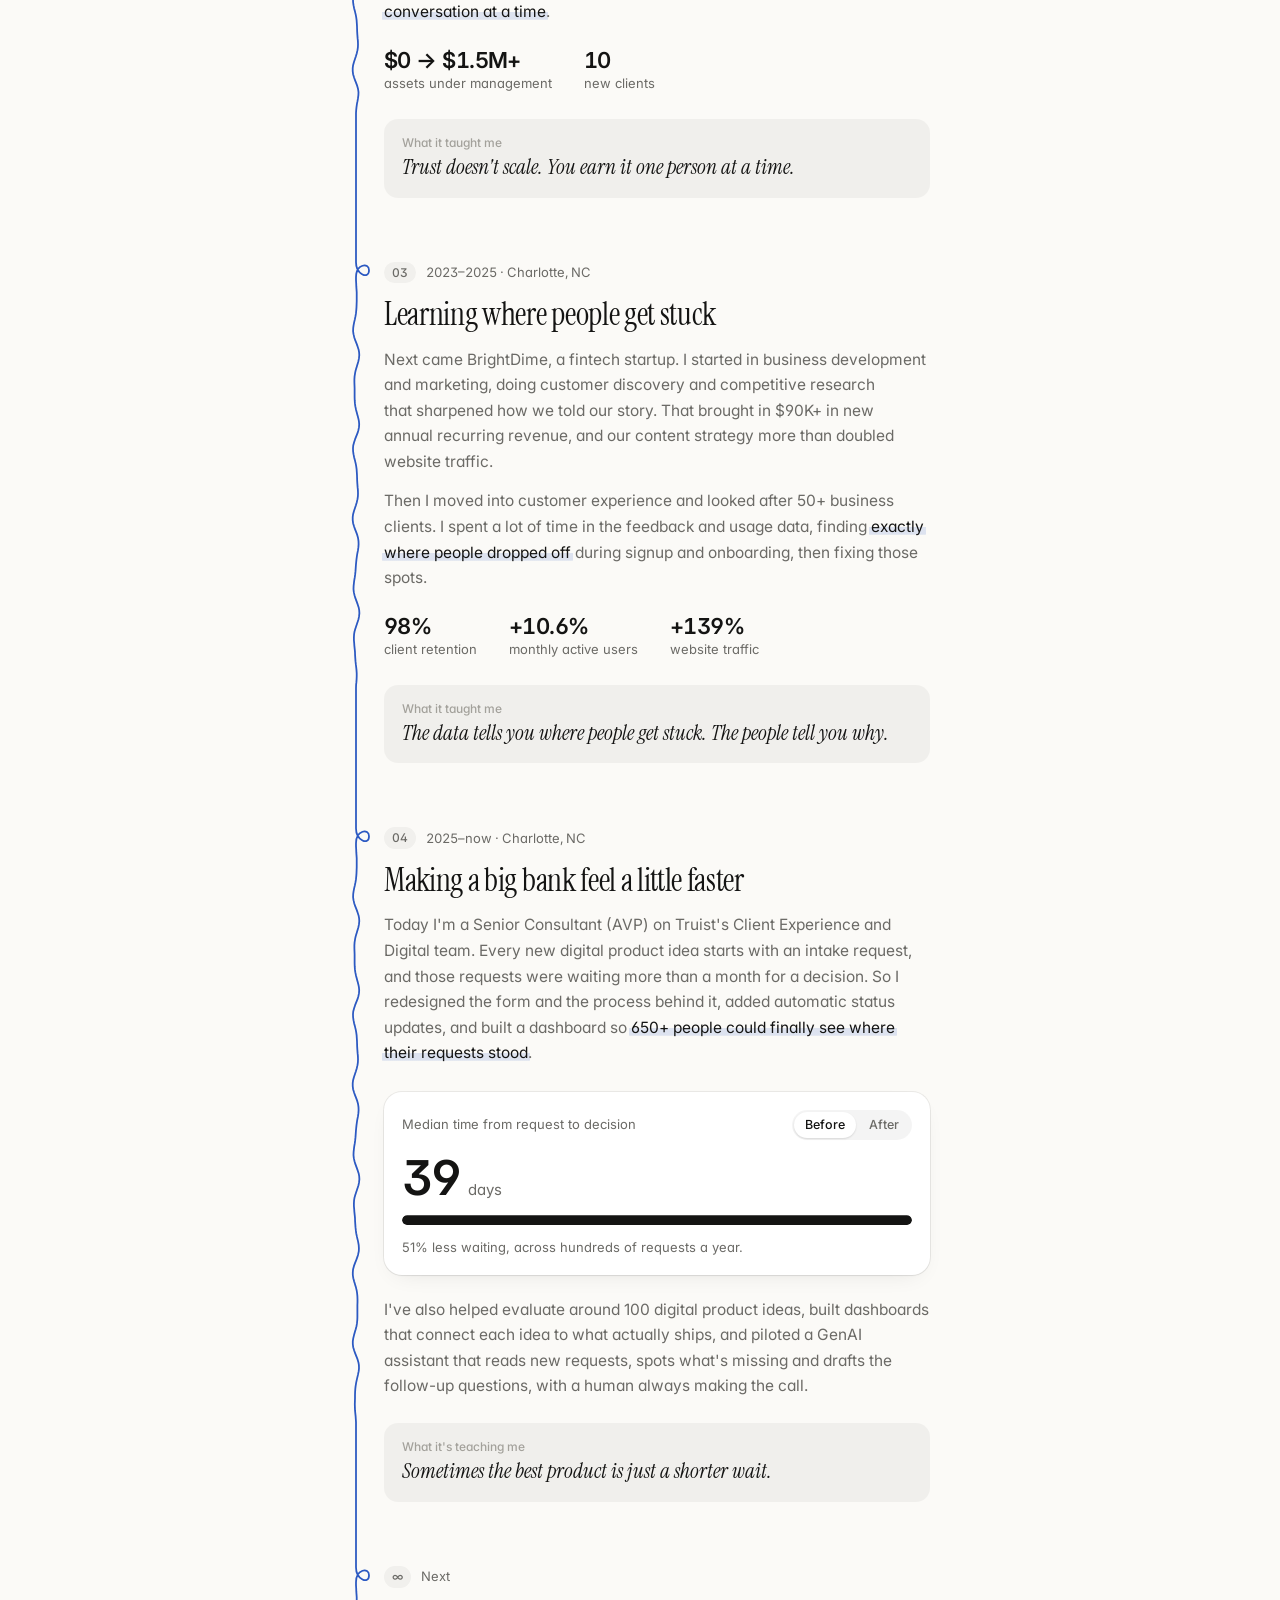
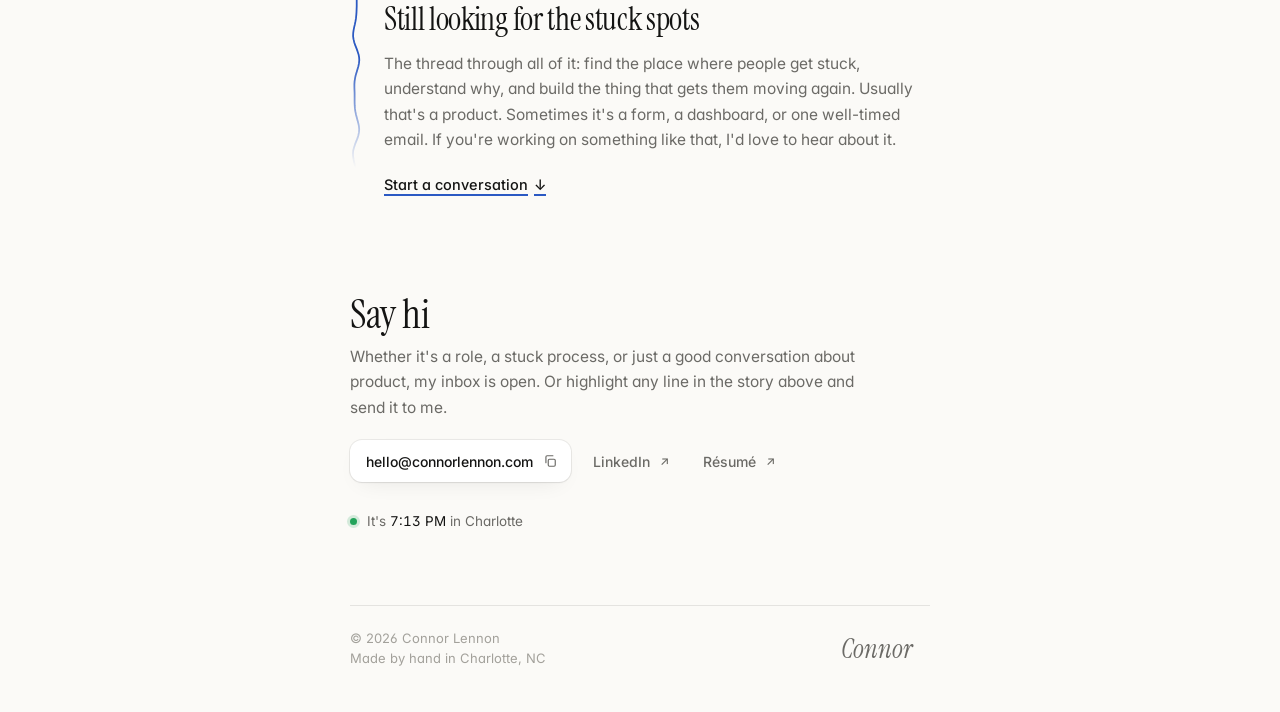
==== commit 08eb8ba3: "Add pen-line spine, tab morph and highlight-to-email; drop count-ups and dock - Replace the floating" ====
--- a/site/index.html
+++ b/site/index.html
@@ -93,9 +93,10 @@
 
       <!-- ── The story ── -->
       <div class="panel" role="tabpanel" id="panel-story" aria-labelledby="tab-story">
+        <!-- main.js draws the pen line down the left edge: a knot at each chapter, straight after each lesson. -->
         <div class="story">
 
-          <article class="chapter" id="columbia" data-reveal data-dock="Prologue · USC">
+          <article class="chapter" id="columbia" data-reveal data-morph="usc">
             <p class="kicker"><span class="ch">Prologue</span> Columbia, SC</p>
             <h2>A finance kid who liked people more than spreadsheets</h2>
             <p>
@@ -106,7 +107,7 @@
             </p>
           </article>
 
-          <article class="chapter" id="new-york" data-reveal data-dock="01 · BrightEdge">
+          <article class="chapter" id="new-york" data-reveal data-morph="brightedge">
             <p class="kicker"><span class="ch">01</span> 2020 · New York, NY</p>
             <h2>Cold calls in a very strange year</h2>
             <p>
@@ -124,7 +125,7 @@
             </blockquote>
           </article>
 
-          <article class="chapter" id="limerick" data-reveal data-dock="02 · Cobblestone">
+          <article class="chapter" id="limerick" data-reveal data-morph="cobblestone">
             <p class="kicker"><span class="ch">02</span> 2021–2022 · Limerick, PA</p>
             <h2>Starting something from zero</h2>
             <p>
@@ -143,7 +144,7 @@
             </blockquote>
           </article>
 
-          <article class="chapter" id="charlotte" data-reveal data-dock="03 · BrightDime">
+          <article class="chapter" id="charlotte" data-reveal data-morph="brightdime">
             <p class="kicker"><span class="ch">03</span> 2023–2025 · Charlotte, NC</p>
             <h2>Learning where people get stuck</h2>
             <p>
@@ -168,7 +169,7 @@
             </blockquote>
           </article>
 
-          <article class="chapter chapter--now" id="truist" data-reveal data-dock="04 · Truist">
+          <article class="chapter chapter--now" id="truist" data-reveal data-morph="truist">
             <p class="kicker"><span class="ch">04</span> 2025–now · Charlotte, NC</p>
             <h2>Making a big bank feel a little faster</h2>
             <p>
@@ -207,7 +208,7 @@
             </blockquote>
           </article>
 
-          <article class="chapter chapter--next" id="next" data-reveal data-dock="Next · You?">
+          <article class="chapter chapter--next" id="next" data-reveal>
             <p class="kicker"><span class="ch">∞</span> Next</p>
             <h2>Still looking for the stuck spots</h2>
             <p>
@@ -225,27 +226,27 @@
       <!-- ── The short version ── -->
       <div class="panel" role="tabpanel" id="panel-short" aria-labelledby="tab-short" hidden>
         <ul class="list">
-          <li class="row">
+          <li class="row" data-morph="truist">
             <span class="row-title">Truist</span>
             <span class="row-sub">Operations &amp; Program Mgmt Senior Consultant (AVP), Client Experience and Digital</span>
             <span class="row-meta">2025 — Now</span>
           </li>
-          <li class="row">
+          <li class="row" data-morph="brightdime">
             <span class="row-title">BrightDime</span>
             <span class="row-sub">Customer Experience Manager, before that Business Development &amp; Marketing</span>
             <span class="row-meta">2023 — 2025</span>
           </li>
-          <li class="row">
+          <li class="row" data-morph="cobblestone">
             <span class="row-title">Cobblestone Capital Group</span>
             <span class="row-sub">Co-Founder &amp; Financial Advisor</span>
             <span class="row-meta">2021 — 2022</span>
           </li>
-          <li class="row">
+          <li class="row" data-morph="brightedge">
             <span class="row-title">BrightEdge</span>
             <span class="row-sub">Sales Development Representative</span>
             <span class="row-meta">2020</span>
           </li>
-          <li class="row">
+          <li class="row" data-morph="usc">
             <span class="row-title">University of South Carolina</span>
             <span class="row-sub">B.S. Business Administration, Finance &amp; International Business, magna cum laude</span>
             <span class="row-meta">Darla Moore</span>
@@ -270,6 +271,7 @@
       <h2 class="contact-title">Say hi</h2>
       <p>
         Whether it's a role, a stuck process, or just a good conversation about product, my inbox is open.
+        Or highlight any line in the story above and send it to me.
       </p>
       <div class="actions">
         <!-- EDIT: data-email + label if you use a different address -->
@@ -302,14 +304,6 @@
     </footer>
   </main>
 
-  <!-- Floating "you are here" for the story. Built from the chapters by main.js. -->
-  <nav class="dock" aria-label="Chapters" hidden>
-    <div class="dock-track">
-      <span class="dock-line" aria-hidden="true"><span class="dock-fill"></span></span>
-    </div>
-    <span class="dock-labels" aria-hidden="true"></span>
-  </nav>
-
   <script src="main.js" defer></script>
 </body>
 </html>
--- a/site/styles.css
+++ b/site/styles.css
@@ -308,6 +308,24 @@
 @keyframes panel-in { from { opacity: 0; filter: blur(3px); transform: translateY(4px); } }
 .panel.is-showing { animation: panel-in 260ms var(--ease-out); }
 
+/* Story ⇄ short version: each chapter in view folds into its résumé row (and back).
+   main.js names the pairs just for the switch; without the API the panels simply swap. */
+.tabs { view-transition-name: tabs; }
+::view-transition-group(*) {
+  animation-duration: 380ms;
+  animation-timing-function: var(--ease-in-out);
+  overflow: clip;
+}
+/* Keep snapshots at their real size, pinned to the top, so text is cropped, never squashed. */
+::view-transition-old(*),
+::view-transition-new(*) { width: 100%; height: auto; }
+/* Old content leaves quickly so the two states never sit on top of each other for long. */
+::view-transition-old(*) { animation-duration: 180ms; }
+::view-transition-new(root) { animation-duration: 300ms; }
+/* The tab pill slides on its own; show it live, with no crossfade ghost. */
+::view-transition-old(tabs) { display: none; }
+::view-transition-new(tabs) { animation: none; }
+
 /* ───── Story timeline ───── */
 .story { position: relative; padding-left: 34px; }
 .story::before {
@@ -329,6 +347,22 @@
 }
 .chapter--now::before { background: var(--accent); border-color: var(--accent); box-shadow: 0 0 0 4px var(--accent-soft); }
 .chapter--next::before { border-style: dashed; }
+
+/* The pen line: the mark's stroke carried down the page. Built and drawn by main.js.
+   It knots at the top of each chapter, wavers through it, and runs straight after each lesson. */
+.spine {
+  position: absolute; left: 0; top: 0;
+  width: 34px; height: 100%;
+  pointer-events: none;
+  -webkit-mask-image: linear-gradient(to bottom, #000 calc(100% - 140px), transparent calc(100% - 30px));
+  mask-image: linear-gradient(to bottom, #000 calc(100% - 140px), transparent calc(100% - 30px));
+}
+.spine path { fill: none; stroke-linecap: round; stroke-linejoin: round; }
+.spine-track { stroke: var(--line); stroke-width: 1.5; }
+.spine-ink { stroke: var(--accent); stroke-width: 1.75; }
+.spine-start { fill: var(--accent); }
+.story.has-spine::before,
+.story.has-spine .chapter::before { display: none; }
 
 .kicker {
   margin: 0 0 8px;
@@ -489,6 +523,40 @@
 .tags { list-style: none; padding: 0; margin: 0; display: flex; flex-wrap: wrap; gap: 6px; }
 .tags li { padding: 4px 11px; border-radius: 999px; background: var(--hover); font-size: 13px; color: var(--muted); }
 
+/* ───── Highlight a line, send it over ───── */
+.story ::selection { background: var(--accent-soft); color: var(--fg); }
+.quote-layer { position: absolute; top: 0; left: 0; pointer-events: none; }
+@keyframes sweep { from { transform: scaleX(0); } }
+@keyframes fade-in { from { opacity: 0; } }
+.quote-band {
+  position: absolute;
+  border-radius: 2px;
+  background: var(--accent-soft);
+  transform-origin: left;
+  animation: sweep 480ms var(--ease-in-out) calc(var(--i, 0) * 70ms) both;
+}
+.quote-chip {
+  position: absolute; z-index: 20;
+  display: inline-flex; align-items: center; gap: 7px;
+  height: 34px;
+  padding: 0 12px 0 14px;
+  border-radius: 999px;
+  background: var(--tab-active-bg);
+  color: var(--tab-active-fg);
+  box-shadow: 0 8px 22px -10px rgba(20, 20, 19, 0.5);
+  font-size: 13px; font-weight: 500;
+  text-decoration: none;
+  white-space: nowrap;
+  opacity: 0;
+  transform: translateY(4px) scale(0.96);
+  transform-origin: 50% 100%;
+  transition: opacity 160ms ease, transform 200ms var(--ease-out);
+}
+.quote-chip[hidden] { display: none; }
+.quote-chip.is-on { opacity: 1; transform: none; }
+.quote-chip.is-on:active { transform: scale(0.97); }
+.quote-chip span { display: inline-block; font-size: 12px; transition: transform 200ms var(--ease-out); }
+
 /* ───── Contact ───── */
 .contact { margin-top: 96px; }
 .contact-title {
@@ -562,66 +630,6 @@
 .sig:active { transform: scale(0.97); }
 .sig:focus-visible span { opacity: 1; transform: none; }
 
-/* ───── Dock: "you are here" while reading the story ───── */
-.dock {
-  position: fixed;
-  left: 50%; bottom: calc(16px + env(safe-area-inset-bottom));
-  z-index: 10;
-  display: flex; align-items: center; gap: 6px;
-  padding: 4px 16px 4px 6px;
-  border-radius: 999px;
-  background: color-mix(in srgb, var(--card) 92%, transparent);
-  -webkit-backdrop-filter: blur(14px) saturate(1.4);
-  backdrop-filter: blur(14px) saturate(1.4);
-  box-shadow: var(--card-shadow);
-  transform: translate(-50%, 12px) scale(0.96);
-  opacity: 0;
-  pointer-events: none;
-  transition: opacity 180ms ease, transform 220ms var(--ease-out);
-}
-.dock[hidden] { display: flex; } /* hidden is used only until JS builds it */
-.dock.is-on { opacity: 1; transform: translate(-50%, 0); pointer-events: auto; transition-duration: 240ms, 360ms; }
-.dock-track { position: relative; display: flex; }
-.dock-line {
-  position: absolute; left: 14px; right: 14px; top: 50%;
-  height: 1.5px; margin-top: -0.75px;
-  background: var(--line);
-  overflow: hidden;
-}
-.dock-fill {
-  position: absolute; inset: 0;
-  background: var(--accent);
-  transform-origin: left;
-  transform: scaleX(var(--p, 0));
-}
-.dock-stop {
-  position: relative;
-  width: 28px; height: 32px;
-  display: grid; place-items: center;
-  border: 0; padding: 0; background: none;
-  cursor: pointer;
-}
-.dock-stop::after {
-  content: "";
-  width: 7px; height: 7px; border-radius: 999px;
-  background: var(--card);
-  border: 1.5px solid var(--faint);
-  transition: background-color 200ms ease, border-color 200ms ease, transform 300ms var(--ease-out);
-}
-.dock-stop.is-past::after { background: var(--accent); border-color: var(--accent); }
-.dock-stop[aria-current="step"]::after { background: var(--accent); border-color: var(--accent); transform: scale(1.45); }
-.dock-stop:active::after { transform: scale(0.85); }
-.dock-labels { display: grid; font-size: 13px; font-weight: 500; white-space: nowrap; font-variant-numeric: tabular-nums; }
-.dock-labels > span {
-  grid-area: 1 / 1;
-  transition: opacity 200ms ease, transform 280ms var(--ease-out), filter 200ms ease;
-}
-.dock-labels > .is-before { opacity: 0; transform: translateY(-7px); filter: blur(2px); }
-.dock-labels > .is-after  { opacity: 0; transform: translateY(7px);  filter: blur(2px); }
-
-/* Leave room so the dock never covers the last lines of the page. */
-.js body { padding-bottom: 56px; }
-
 /* ───── 404 ───── */
 .lost { min-height: 100svh; display: grid; place-content: center; text-align: center; padding: 24px; }
 .lost .mark { width: 72px; height: 72px; border-radius: 20px; margin: 0 auto 28px; }
@@ -641,12 +649,11 @@
   .btn:not(.btn--ghost):hover { box-shadow: var(--card-shadow), 0 10px 28px -14px rgba(20, 20, 19, 0.28); }
   .route a:hover .co { color: var(--muted); }
   .scribble { cursor: pointer; }
+  .quote-chip:hover span { transform: translate(1px, -1px); }
   .next-link:hover { text-underline-offset: 6px; }
   .next-link:hover span { transform: translateY(2px); }
   .sig:hover { color: var(--fg); }
   .sig:hover span { opacity: 1; transform: none; }
-  .dock-stop:hover::after { border-color: var(--fg); }
-  .dock-stop.is-past:hover::after, .dock-stop[aria-current="step"]:hover::after { border-color: var(--accent); }
 }
 
 /* ───── Page entrance: one per container, non-uniform delays ───── */
@@ -696,8 +703,8 @@
   .tab-list--active { transition-duration: 0ms; }
   .js .header .mark .knot, .js .lost .mark .knot, .now .dot, .scribble.is-jiggling, .scribble.is-jiggling path { animation: none; }
   .js .chapter mark { transition: none; background-size: 100% 0.5em; }
-  .dock, .dock.is-on { transform: translateX(-50%); }
-  .dock-labels > span { transform: none !important; filter: none !important; }
+  .quote-band { animation: fade-in 200ms ease both; }
+  .quote-chip, .quote-chip.is-on, .quote-chip:active { transform: none; }
 }
 
 /* ───── Résumé download ───── */
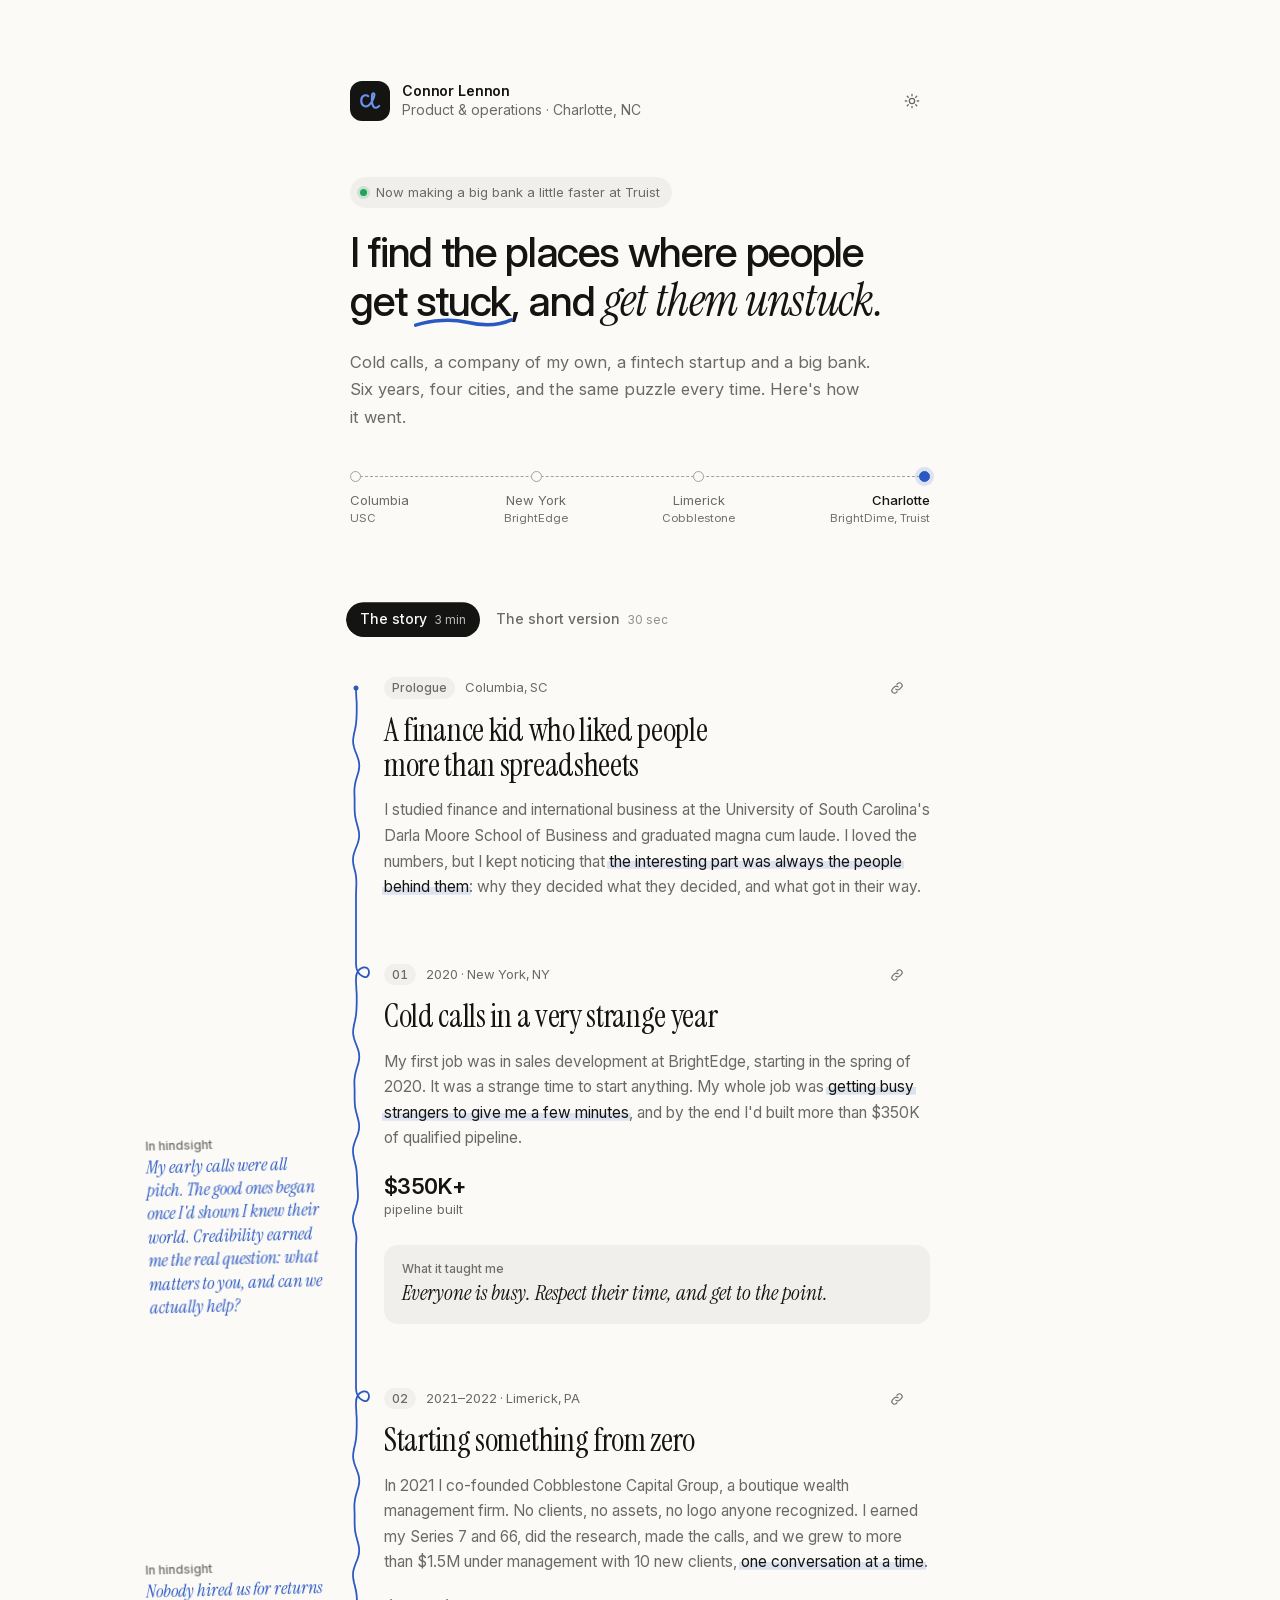
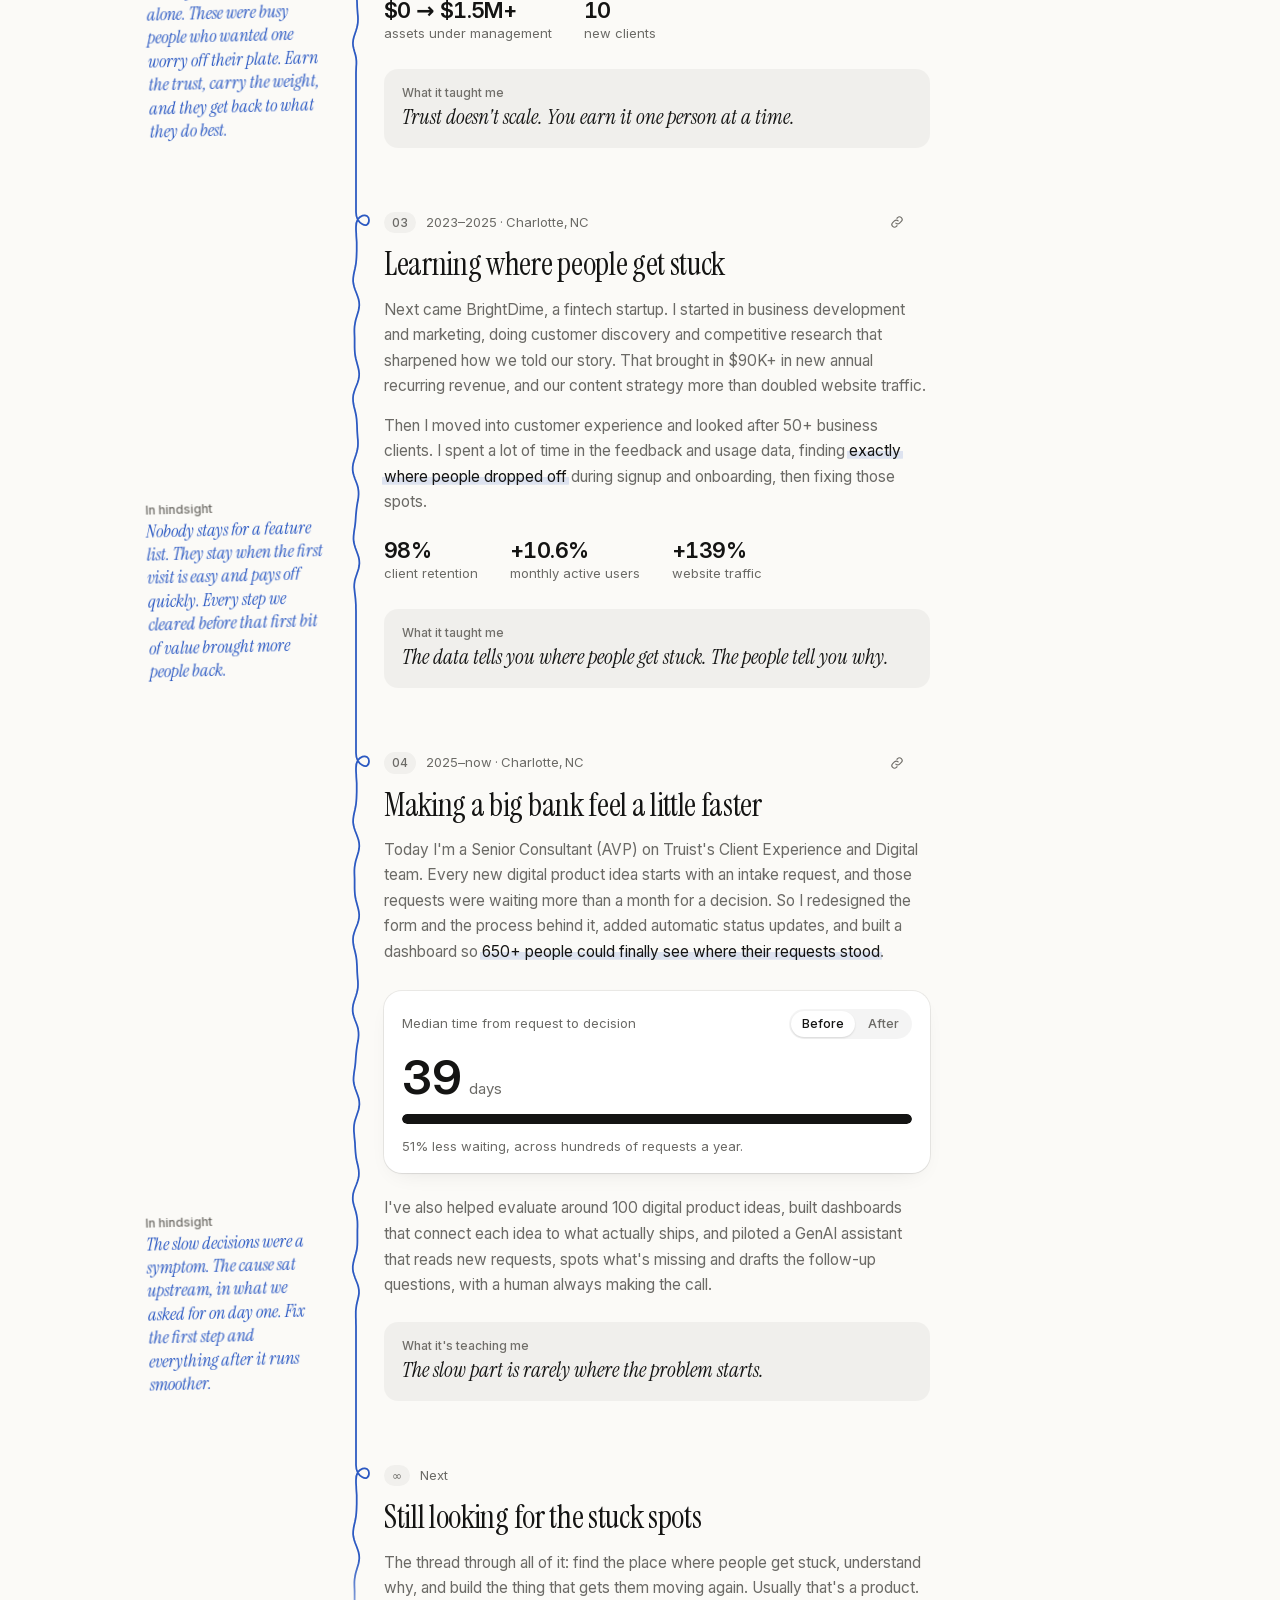
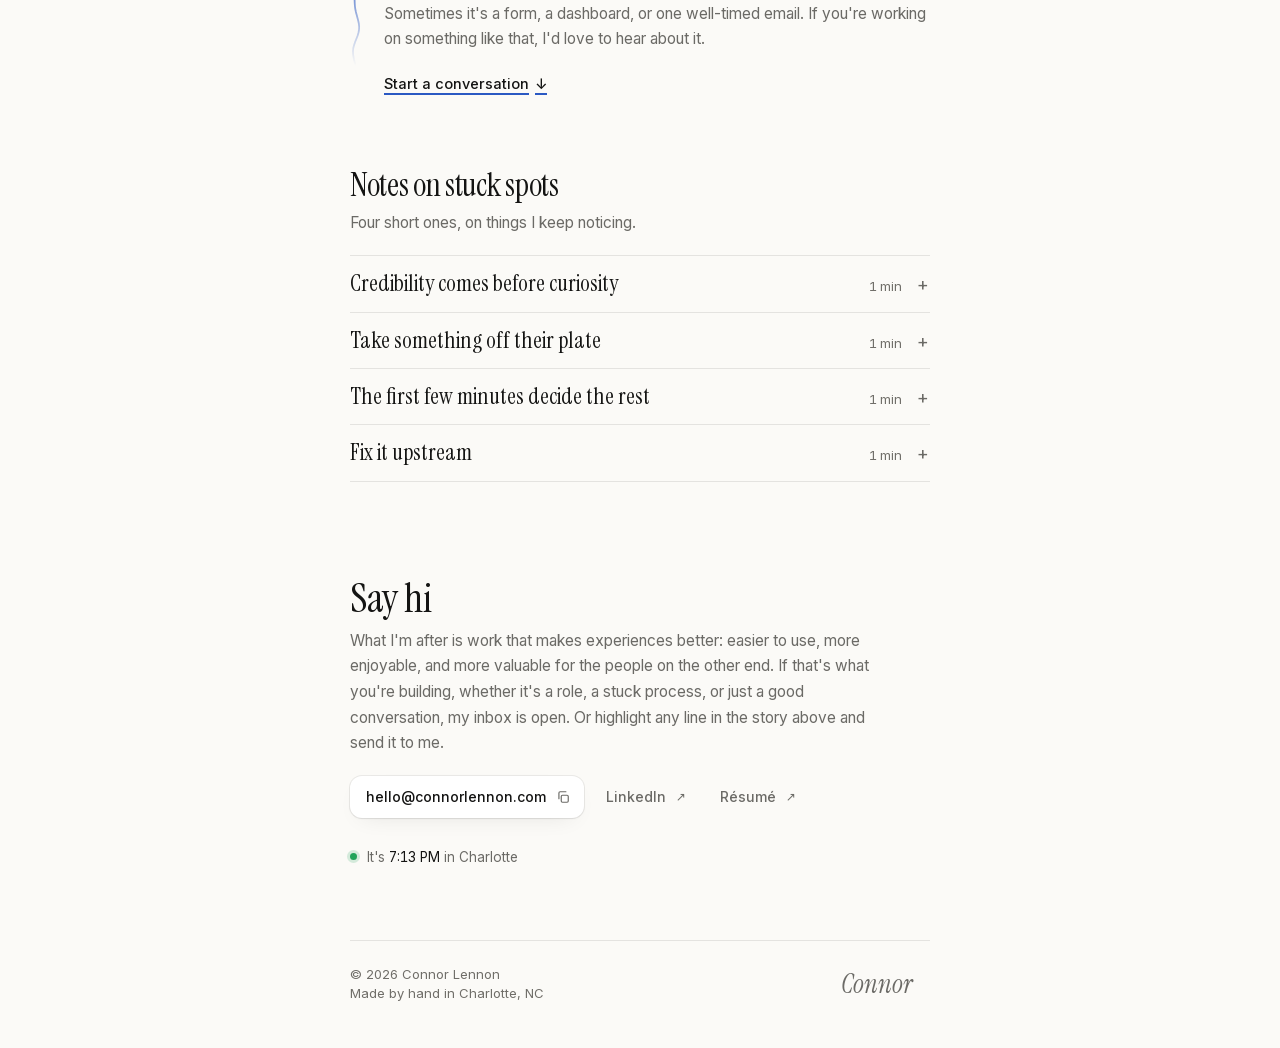
==== commit 24e45d8d: "Add notes, margin notes, chapter share pages, print résumé and self-hosted fonts - Self-host Inter a" ====
--- a/site/index.html
+++ b/site/index.html
@@ -19,9 +19,8 @@
   <link rel="canonical" href="https://connorlennon.com" />
   <link rel="icon" href="favicon.svg" type="image/svg+xml" />
   <link rel="apple-touch-icon" href="apple-touch-icon.png" />
-  <link rel="preconnect" href="https://fonts.googleapis.com" />
-  <link rel="preconnect" href="https://fonts.gstatic.com" crossorigin />
-  <link href="https://fonts.googleapis.com/css2?family=Inter:opsz,wght@14..32,400..600&family=Instrument+Serif:ital@0;1&display=swap" rel="stylesheet" />
+  <link rel="preload" href="fonts/inter-normal-latin.woff2" as="font" type="font/woff2" crossorigin />
+  <link rel="preload" href="fonts/instrument-serif-italic-latin.woff2" as="font" type="font/woff2" crossorigin />
   <link rel="stylesheet" href="styles.css" />
   <script>
     document.documentElement.classList.add('js');
@@ -29,6 +28,7 @@
   </script>
 </head>
 <body>
+  <a class="skip" href="#story">Skip to the story</a>
   <main class="page" id="top">
 
     <!-- ───────────── Header ───────────── -->
@@ -51,6 +51,8 @@
         <svg class="moon" width="16" height="16" viewBox="0 0 24 24" fill="none" stroke="currentColor" stroke-width="2" stroke-linecap="round" stroke-linejoin="round"><path d="M21 12.8A9 9 0 1 1 11.2 3a7 7 0 0 0 9.8 9.8z"/></svg>
       </button>
     </header>
+    <!-- Only shows when the page is printed (Cmd+P prints "The short version" as a one-page résumé). -->
+    <p class="print-only print-contact">hello@connorlennon.com · connorlennon.com · linkedin.com/in/connorlennon</p>
 
     <!-- ───────────── Hero ───────────── -->
     <section class="hero">
@@ -80,14 +82,14 @@
     </section>
 
     <!-- ───────────── Story / Short version ───────────── -->
-    <section class="block" style="--d:380ms" data-enter="decor">
+    <section class="block" id="story" style="--d:380ms" data-enter="decor">
       <div class="tabs">
         <div class="tab-list" role="tablist" aria-label="How much time do you have?">
-          <button role="tab" aria-selected="true"  aria-controls="panel-story" id="tab-story" data-tab="story">The story</button>
-          <button role="tab" aria-selected="false" aria-controls="panel-short" id="tab-short" data-tab="short" tabindex="-1">The short version</button>
+          <button role="tab" aria-selected="true"  aria-controls="panel-story" id="tab-story" data-tab="story">The story <span class="tab-time">3 min</span></button>
+          <button role="tab" aria-selected="false" aria-controls="panel-short" id="tab-short" data-tab="short" tabindex="-1">The short version <span class="tab-time">30 sec</span></button>
         </div>
         <div class="tab-list tab-list--active" aria-hidden="true">
-          <span>The story</span><span>The short version</span>
+          <span>The story <span class="tab-time">3 min</span></span><span>The short version <span class="tab-time">30 sec</span></span>
         </div>
       </div>
 
@@ -97,7 +99,7 @@
         <div class="story">
 
           <article class="chapter" id="columbia" data-reveal data-morph="usc">
-            <p class="kicker"><span class="ch">Prologue</span> Columbia, SC</p>
+            <p class="kicker"><span class="ch">Prologue</span> Columbia, SC <button class="share" type="button" data-share="columbia" aria-label="Copy a link to this chapter"><svg width="14" height="14" viewBox="0 0 24 24" fill="none" stroke="currentColor" stroke-width="2" stroke-linecap="round" stroke-linejoin="round" aria-hidden="true"><path d="M10 14a4.5 4.5 0 0 0 6.4 0l3-3a4.5 4.5 0 0 0-6.4-6.4l-1 1"/><path d="M14 10a4.5 4.5 0 0 0-6.4 0l-3 3a4.5 4.5 0 0 0 6.4 6.4l1-1"/></svg><span class="share-done" aria-hidden="true">Link copied</span></button></p>
             <h2>A finance kid who liked people more than spreadsheets</h2>
             <p>
               I studied finance and international business at the University of South Carolina's
@@ -108,7 +110,7 @@
           </article>
 
           <article class="chapter" id="new-york" data-reveal data-morph="brightedge">
-            <p class="kicker"><span class="ch">01</span> 2020 · New York, NY</p>
+            <p class="kicker"><span class="ch">01</span> 2020 · New York, NY <button class="share" type="button" data-share="new-york" aria-label="Copy a link to this chapter"><svg width="14" height="14" viewBox="0 0 24 24" fill="none" stroke="currentColor" stroke-width="2" stroke-linecap="round" stroke-linejoin="round" aria-hidden="true"><path d="M10 14a4.5 4.5 0 0 0 6.4 0l3-3a4.5 4.5 0 0 0-6.4-6.4l-1 1"/><path d="M14 10a4.5 4.5 0 0 0-6.4 0l-3 3a4.5 4.5 0 0 0 6.4 6.4l1-1"/></svg><span class="share-done" aria-hidden="true">Link copied</span></button></p>
             <h2>Cold calls in a very strange year</h2>
             <p>
               My first job was in sales development at BrightEdge, starting in the spring of 2020.
@@ -123,10 +125,12 @@
               <span class="lesson-label">What it taught me</span>
               Everyone is busy. Respect their time, and get to the point.
             </blockquote>
+            <!-- DRAFT margin note, written for Connor to confirm or rewrite. Only keep it if it's true. -->
+            <aside class="hindsight"><span class="hindsight-label">In hindsight</span> My early calls were all pitch. The good ones began once I'd shown I knew their world. Credibility earned me the real question: what matters to you, and can we actually help?</aside>
           </article>
 
           <article class="chapter" id="limerick" data-reveal data-morph="cobblestone">
-            <p class="kicker"><span class="ch">02</span> 2021–2022 · Limerick, PA</p>
+            <p class="kicker"><span class="ch">02</span> 2021–2022 · Limerick, PA <button class="share" type="button" data-share="limerick" aria-label="Copy a link to this chapter"><svg width="14" height="14" viewBox="0 0 24 24" fill="none" stroke="currentColor" stroke-width="2" stroke-linecap="round" stroke-linejoin="round" aria-hidden="true"><path d="M10 14a4.5 4.5 0 0 0 6.4 0l3-3a4.5 4.5 0 0 0-6.4-6.4l-1 1"/><path d="M14 10a4.5 4.5 0 0 0-6.4 0l-3 3a4.5 4.5 0 0 0 6.4 6.4l1-1"/></svg><span class="share-done" aria-hidden="true">Link copied</span></button></p>
             <h2>Starting something from zero</h2>
             <p>
               In 2021 I co-founded Cobblestone Capital Group, a boutique wealth management firm.
@@ -142,10 +146,12 @@
               <span class="lesson-label">What it taught me</span>
               Trust doesn't scale. You earn it one person at a time.
             </blockquote>
+            <!-- DRAFT margin note, written for Connor to confirm or rewrite. Only keep it if it's true. -->
+            <aside class="hindsight"><span class="hindsight-label">In hindsight</span> Nobody hired us for returns alone. These were busy people who wanted one worry off their plate. Earn the trust, carry the weight, and they get back to what they do best.</aside>
           </article>
 
           <article class="chapter" id="charlotte" data-reveal data-morph="brightdime">
-            <p class="kicker"><span class="ch">03</span> 2023–2025 · Charlotte, NC</p>
+            <p class="kicker"><span class="ch">03</span> 2023–2025 · Charlotte, NC <button class="share" type="button" data-share="charlotte" aria-label="Copy a link to this chapter"><svg width="14" height="14" viewBox="0 0 24 24" fill="none" stroke="currentColor" stroke-width="2" stroke-linecap="round" stroke-linejoin="round" aria-hidden="true"><path d="M10 14a4.5 4.5 0 0 0 6.4 0l3-3a4.5 4.5 0 0 0-6.4-6.4l-1 1"/><path d="M14 10a4.5 4.5 0 0 0-6.4 0l-3 3a4.5 4.5 0 0 0 6.4 6.4l1-1"/></svg><span class="share-done" aria-hidden="true">Link copied</span></button></p>
             <h2>Learning where people get stuck</h2>
             <p>
               Next came BrightDime, a fintech startup. I started in business development and marketing,
@@ -167,10 +173,12 @@
               <span class="lesson-label">What it taught me</span>
               The data tells you where people get stuck. The people tell you why.
             </blockquote>
+            <!-- DRAFT margin note, written for Connor to confirm or rewrite. Only keep it if it's true. -->
+            <aside class="hindsight"><span class="hindsight-label">In hindsight</span> Nobody stays for a feature list. They stay when the first visit is easy and pays off quickly. Every step we cleared before that first bit of value brought more people back.</aside>
           </article>
 
           <article class="chapter chapter--now" id="truist" data-reveal data-morph="truist">
-            <p class="kicker"><span class="ch">04</span> 2025–now · Charlotte, NC</p>
+            <p class="kicker"><span class="ch">04</span> 2025–now · Charlotte, NC <button class="share" type="button" data-share="truist" aria-label="Copy a link to this chapter"><svg width="14" height="14" viewBox="0 0 24 24" fill="none" stroke="currentColor" stroke-width="2" stroke-linecap="round" stroke-linejoin="round" aria-hidden="true"><path d="M10 14a4.5 4.5 0 0 0 6.4 0l3-3a4.5 4.5 0 0 0-6.4-6.4l-1 1"/><path d="M14 10a4.5 4.5 0 0 0-6.4 0l-3 3a4.5 4.5 0 0 0 6.4 6.4l1-1"/></svg><span class="share-done" aria-hidden="true">Link copied</span></button></p>
             <h2>Making a big bank feel a little faster</h2>
             <p>
               Today I'm a Senior Consultant (AVP) on Truist's Client Experience and Digital team.
@@ -204,8 +212,10 @@
             </p>
             <blockquote class="lesson">
               <span class="lesson-label">What it's teaching me</span>
-              Sometimes the best product is just a shorter wait.
+              The slow part is rarely where the problem starts.
             </blockquote>
+            <!-- DRAFT margin note, written for Connor to confirm or rewrite. Only keep it if it's true. -->
+            <aside class="hindsight"><span class="hindsight-label">In hindsight</span> The slow decisions were a symptom. The cause sat upstream, in what we asked for on day one. Fix the first step and everything after it runs smoother.</aside>
           </article>
 
           <article class="chapter chapter--next" id="next" data-reveal>
@@ -230,21 +240,25 @@
             <span class="row-title">Truist</span>
             <span class="row-sub">Operations &amp; Program Mgmt Senior Consultant (AVP), Client Experience and Digital</span>
             <span class="row-meta">2025 — Now</span>
+            <span class="row-proof">Cut the median wait for a decision from 39 to 19 days, gave 650+ people a view of where their requests stood, helped evaluate around 100 product ideas, and piloted a GenAI intake assistant.</span>
           </li>
           <li class="row" data-morph="brightdime">
             <span class="row-title">BrightDime</span>
             <span class="row-sub">Customer Experience Manager, before that Business Development &amp; Marketing</span>
             <span class="row-meta">2023 — 2025</span>
+            <span class="row-proof">98% client retention across 50+ business clients, +10.6% monthly active users, $90K+ in new annual recurring revenue, +139% website traffic.</span>
           </li>
           <li class="row" data-morph="cobblestone">
             <span class="row-title">Cobblestone Capital Group</span>
             <span class="row-sub">Co-Founder &amp; Financial Advisor</span>
             <span class="row-meta">2021 — 2022</span>
+            <span class="row-proof">Grew from $0 to $1.5M+ under management with 10 new clients. Series 7 and 66.</span>
           </li>
           <li class="row" data-morph="brightedge">
             <span class="row-title">BrightEdge</span>
             <span class="row-sub">Sales Development Representative</span>
             <span class="row-meta">2020</span>
+            <span class="row-proof">Built $350K+ of qualified pipeline.</span>
           </li>
           <li class="row" data-morph="usc">
             <span class="row-title">University of South Carolina</span>
@@ -266,11 +280,58 @@
       </div>
     </section>
 
+    <!-- ───────────── Notes ─────────────
+         DRAFTS: these four pieces were written for Connor to edit. Rewrite them in your own words,
+         swap in real examples, or delete the whole section. Each note is one <details> block. -->
+    <section class="block notes" id="notes" data-reveal>
+      <h2 class="section-title">Notes on stuck spots</h2>
+      <p class="section-sub">Four short ones, on things I keep noticing.</p>
+
+      <details class="note">
+        <summary><span class="note-title">Credibility comes before curiosity</span><span class="note-time">1 min</span></summary>
+        <div class="note-body">
+          <p>Ask a busy person what matters most to them and you'll usually get the polite answer. The real one comes later, and only once they've decided you're worth telling.</p>
+          <p>What changes their mind is rarely a claim about yourself. It's a detail. You mention something specific about their business, their week, the thing their competitor just did, and you can watch them recalibrate. You've done the reading. Now your questions sound like interest and not a script.</p>
+          <p>The same thing happens outside sales. A user interview goes deeper once the person can tell you've used the product. A stakeholder opens up once you can describe their problem in their own words. Credibility isn't the point of the conversation. It's the price of admission to the useful part, where you find out what they need and whether you can honestly help with it.</p>
+        </div>
+      </details>
+
+      <details class="note">
+        <summary><span class="note-title">Take something off their plate</span><span class="note-time">1 min</span></summary>
+        <div class="note-body">
+          <p>The people most worth working with tend to have the least spare attention. They're good at one thing, and everything else in their life competes with it.</p>
+          <p>So the offer that lands is seldom "here is more." More information, more options, more meetings are all things they now have to manage. The offer that lands is "here is one thing you no longer have to think about." A decision already narrowed to two choices. A summary they can trust without checking. A problem that gets handled and reported, not escalated.</p>
+          <p>Trust builds the same way, in small deposits. You say what you'll do, you do it, and you make it easy to see that it's done. After enough of those, people stop checking, and that's the real gift: they get their attention back for the work only they can do.</p>
+        </div>
+      </details>
+
+      <details class="note">
+        <summary><span class="note-title">The first few minutes decide the rest</span><span class="note-time">1 min</span></summary>
+        <div class="note-body">
+          <p>Watch someone use a product for the first time and you can usually tell whether they'll be back. It has little to do with how much the product can do. It comes down to how long it takes before it does something for them.</p>
+          <p>Every step in front of that moment is a toll: the account to create, the form to finish, the tour to click through, the setting nobody explained. Each one is reasonable on its own. Together they add up to a person doing work on faith, and faith runs out fast.</p>
+          <p>The experiences people return to tend to flip the order. They give you something first, then ask for what they need. Easier is part of it, but it isn't the whole of it. The first visit should leave someone a little better off than they arrived, quickly enough that they notice. That's what brings them back.</p>
+        </div>
+      </details>
+
+      <details class="note">
+        <summary><span class="note-title">Fix it upstream</span><span class="note-time">1 min</span></summary>
+        <div class="note-body">
+          <p>Most recurring problems are downstream of something. The late decision started as an unclear request. The support ticket started as a confusing screen. The meeting that keeps getting scheduled started as a question nobody wrote down the answer to.</p>
+          <p>It's tempting to get very good at handling the symptom. Faster responses, better templates, a dashboard of everything that's overdue. All of that is real work and it does help, but the queue keeps refilling because nothing has changed where the work comes from.</p>
+          <p>The better question is what had to be true for this to happen at all, asked again at each step until you reach a spot where one small change removes the whole category. That fix is usually modest and unglamorous: a clearer question on a form, a default that's right most of the time. Change it once and everything after it gets easier.</p>
+        </div>
+      </details>
+    </section>
+
     <!-- ───────────── Contact ───────────── -->
     <section class="block contact" id="contact" data-reveal>
       <h2 class="contact-title">Say hi</h2>
+      <!-- DRAFT: says what Connor most wants to hear about. Edit to match what you're actually after. -->
       <p>
-        Whether it's a role, a stuck process, or just a good conversation about product, my inbox is open.
+        What I'm after is work that makes experiences better: easier to use, more enjoyable, and more
+        valuable for the people on the other end. If that's what you're building, whether it's
+        a role, a stuck process, or just a good conversation, my inbox is open.
         Or highlight any line in the story above and send it to me.
       </p>
       <div class="actions">
@@ -304,6 +365,15 @@
     </footer>
   </main>
 
+  <!-- Shown once, by main.js, if a visitor seems lost (scrolling back and forth, or idling at the very bottom). -->
+  <aside class="unstick" aria-label="Shortcuts" hidden>
+    <p role="status">Looking for something?</p>
+    <a href="Connor_Lennon_Resume.pdf" target="_blank" rel="noopener">Résumé</a>
+    <a href="mailto:hello@connorlennon.com">Email</a>
+    <button type="button" data-unstick="short">The short version</button>
+    <button class="unstick-close" type="button" aria-label="Dismiss"><svg width="12" height="12" viewBox="0 0 24 24" fill="none" stroke="currentColor" stroke-width="2.5" stroke-linecap="round" aria-hidden="true"><path d="M6 6l12 12M18 6L6 18"/></svg></button>
+  </aside>
+
   <script src="main.js" defer></script>
 </body>
 </html>
--- a/site/styles.css
+++ b/site/styles.css
@@ -7,11 +7,38 @@
    blur to bridge crossfades, reduced motion = opacity only.
    ───────────────────────────────────────────── */
 
+/* Fonts are served from this site (no third-party request). Both are SIL Open Font License. */
+@font-face {
+  font-family: "Instrument Serif";
+  font-style: italic;
+  font-weight: 400;
+  font-display: swap;
+  src: url("fonts/instrument-serif-italic-latin.woff2") format("woff2");
+  unicode-range: U+0000-00FF, U+0131, U+0152-0153, U+02BB-02BC, U+02C6, U+02DA, U+02DC, U+0304, U+0308, U+0329, U+2000-206F, U+20AC, U+2122, U+2191, U+2193, U+2212, U+2215, U+FEFF, U+FFFD;
+}
+@font-face {
+  font-family: "Instrument Serif";
+  font-style: normal;
+  font-weight: 400;
+  font-display: swap;
+  src: url("fonts/instrument-serif-normal-latin.woff2") format("woff2");
+  unicode-range: U+0000-00FF, U+0131, U+0152-0153, U+02BB-02BC, U+02C6, U+02DA, U+02DC, U+0304, U+0308, U+0329, U+2000-206F, U+20AC, U+2122, U+2191, U+2193, U+2212, U+2215, U+FEFF, U+FFFD;
+}
+@font-face {
+  font-family: "Inter";
+  font-style: normal;
+  font-weight: 400 600;
+  font-display: swap;
+  src: url("fonts/inter-normal-latin.woff2") format("woff2");
+  unicode-range: U+0000-00FF, U+0131, U+0152-0153, U+02BB-02BC, U+02C6, U+02DA, U+02DC, U+0304, U+0308, U+0329, U+2000-206F, U+20AC, U+2122, U+2191, U+2193, U+2212, U+2215, U+FEFF, U+FFFD;
+}
+
 :root {
   --bg: #fbfaf7;
   --fg: #141413;
   --muted: #6b6a66;
-  --faint: #a3a19b;
+  --faint: #a3a19b;           /* hairlines and dots only */
+  --faint-text: #706e69;      /* small grey text, 4.5:1 or better on paper */
   --line: rgba(20, 20, 19, 0.1);
   --hover: rgba(20, 20, 19, 0.045);
   --card: #ffffff;
@@ -38,6 +65,7 @@
     --fg: #ecebe8;
     --muted: #93918b;
     --faint: #5e5d59;
+    --faint-text: #86847e;
     --line: rgba(255, 255, 255, 0.09);
     --hover: rgba(255, 255, 255, 0.05);
     --card: #151516;
@@ -56,6 +84,7 @@
   --fg: #ecebe8;
   --muted: #93918b;
   --faint: #5e5d59;
+  --faint-text: #86847e;
   --line: rgba(255, 255, 255, 0.09);
   --hover: rgba(255, 255, 255, 0.05);
   --card: #151516;
@@ -63,7 +92,7 @@
   --tab-active-bg: #ecebe8;
   --tab-active-fg: #0c0c0d;
   --accent: #7c9cff;
-    --mark-stroke: #2b59c3;
+  --mark-stroke: #2b59c3;
   --accent-soft: rgba(124, 156, 255, 0.2);
   --live: #3ccf7c;
   color-scheme: dark;
@@ -114,8 +143,18 @@
     max(20px, env(safe-area-inset-left));
 }
 
+.skip {
+  position: absolute; left: 12px; top: 12px; z-index: 30;
+  padding: 8px 14px; border-radius: 10px;
+  background: var(--fg); color: var(--bg);
+  font-size: 14px; font-weight: 500; text-decoration: none;
+  transform: translateY(-200%);
+}
+.skip:focus-visible { transform: none; }
+.print-only { display: none; }
+
 .muted { color: var(--muted); margin: 0; }
-.label { margin: 0 0 12px; font-size: 13px; font-weight: 500; color: var(--faint); }
+.label { margin: 0 0 12px; font-size: 13px; font-weight: 500; color: var(--faint-text); }
 
 /* ───── Header ───── */
 .header { display: flex; align-items: center; gap: 12px; }
@@ -274,7 +313,7 @@
 .stop { margin-bottom: 8px; }
 .city { font-size: 13px; color: var(--muted); transition: color 150ms ease; }
 .route [aria-current] .city { color: var(--fg); font-weight: 500; }
-.co { font-size: 11.5px; color: var(--faint); line-height: 1.3; }
+.co { font-size: 11.5px; color: var(--faint-text); line-height: 1.3; }
 @media (max-width: 480px) { .co { display: none; } }
 
 /* ───── Tabs (clip-path duplicate technique) ───── */
@@ -303,6 +342,13 @@
   transition: clip-path 280ms var(--ease-in-out);
 }
 .tab-list--active span { color: var(--tab-active-fg); }
+.tab-list .tab-time {
+  display: inline; padding: 0; margin-left: 3px;
+  font-size: 12px; font-weight: 400; line-height: inherit;
+  color: inherit; opacity: 0.72;
+  font-variant-numeric: tabular-nums;
+}
+@media (max-width: 359px) { .tab-list .tab-time { display: none; } }
 .tabs[data-instant] .tab-list--active { transition-duration: 0ms; }
 
 @keyframes panel-in { from { opacity: 0; filter: blur(3px); transform: translateY(4px); } }
@@ -367,7 +413,7 @@
 .kicker {
   margin: 0 0 8px;
   display: flex; align-items: center; gap: 10px;
-  font-size: 13px; color: var(--faint);
+  font-size: 13px; color: var(--faint-text);
   font-variant-numeric: tabular-nums;
 }
 .ch {
@@ -377,6 +423,28 @@
   color: var(--muted);
   font-size: 12px; font-weight: 500;
 }
+/* Copy a link to one chapter. Each has its own address and preview image (see /tools). */
+.share {
+  position: relative;
+  margin: -6px -7px -6px auto;
+  width: 28px; height: 28px;
+  display: grid; place-items: center;
+  border: 0; border-radius: 8px;
+  background: transparent; color: var(--faint-text);
+  cursor: pointer;
+  transition: transform 160ms var(--ease-out), background-color 150ms ease, color 150ms ease;
+}
+.share:active { transform: scale(0.94); }
+.share-done {
+  position: absolute; right: calc(100% + 4px); top: 50%;
+  font-size: 12px; font-weight: 500; color: var(--muted); white-space: nowrap;
+  opacity: 0; transform: translate(4px, -50%);
+  transition: opacity 180ms ease, transform 200ms var(--ease-out);
+  pointer-events: none;
+}
+.share[data-state="done"] { color: var(--live); }
+.share[data-state="done"] .share-done { opacity: 1; transform: translate(0, -50%); }
+
 .chapter h2 {
   margin: 0 0 14px;
   font-family: var(--serif);
@@ -450,7 +518,38 @@
   font-family: var(--font);
   font-style: normal;
   font-size: 12px; font-weight: 500;
-  color: var(--faint);
+  color: var(--faint-text);
+}
+
+/* In hindsight: a note in the same ink as the pen line. In the margin when there's room. */
+.hindsight {
+  margin: 16px 0 0;
+  padding-left: 18px;
+  max-width: 44ch;
+  font-family: var(--serif);
+  font-style: italic;
+  font-size: 18px;
+  line-height: 1.3;
+  color: var(--accent);
+  text-wrap: pretty;
+}
+.hindsight-label {
+  display: block;
+  margin-bottom: 2px;
+  font-family: var(--font);
+  font-style: normal;
+  font-size: 12px; font-weight: 500;
+  color: var(--faint-text);
+}
+@media (min-width: 1100px) {
+  .hindsight {
+    position: absolute;
+    right: calc(100% + 58px); bottom: 8px;
+    width: 176px;
+    margin: 0; padding: 0;
+    transform: rotate(-1.5deg);
+    transform-origin: 100% 100%;
+  }
 }
 
 /* ───── The shrinking-wait demo ───── */
@@ -518,10 +617,86 @@
 .row:first-child { padding-top: 0; }
 .row-title { font-weight: 500; letter-spacing: -0.01em; min-width: 0; }
 .row-sub { grid-column: 1 / -1; color: var(--muted); font-size: 14px; }
-.row-meta { grid-row: 1; grid-column: 2; color: var(--faint); font-size: 13.5px; font-variant-numeric: tabular-nums; white-space: nowrap; }
+.row-meta { grid-row: 1; grid-column: 2; color: var(--faint-text); font-size: 13.5px; font-variant-numeric: tabular-nums; white-space: nowrap; }
+.row-proof { grid-column: 1 / -1; margin-top: 4px; color: var(--muted); font-size: 13.5px; line-height: 1.5; max-width: 62ch; text-wrap: pretty; }
 .tags-label { margin-top: 32px; }
 .tags { list-style: none; padding: 0; margin: 0; display: flex; flex-wrap: wrap; gap: 6px; }
 .tags li { padding: 4px 11px; border-radius: 999px; background: var(--hover); font-size: 13px; color: var(--muted); }
+
+/* ───── Notes ───── */
+.section-title {
+  margin: 0 0 6px;
+  font-family: var(--serif);
+  font-weight: 400;
+  font-size: clamp(27px, 5.6vw, 32px);
+  line-height: 1.1;
+  letter-spacing: -0.01em;
+}
+.section-sub { margin: 0 0 20px; color: var(--muted); }
+.note { border-bottom: 1px solid var(--line); }
+.note:first-of-type { border-top: 1px solid var(--line); }
+.note summary {
+  display: flex; align-items: baseline; gap: 14px;
+  padding: 14px 0;
+  cursor: pointer;
+  list-style: none;
+  border-radius: 6px;
+  user-select: none; -webkit-user-select: none;
+}
+.note summary::-webkit-details-marker { display: none; }
+.note-title { flex: 1; font-family: var(--serif); font-size: 23px; line-height: 1.15; transition: color 150ms ease; }
+.note-time { font-size: 13px; color: var(--faint-text); white-space: nowrap; font-variant-numeric: tabular-nums; }
+.note summary::after {
+  content: "+";
+  width: 14px; text-align: center;
+  font-size: 18px; line-height: 1; color: var(--muted);
+  transition: transform 220ms var(--ease-out);
+}
+.note[open] summary::after { transform: rotate(45deg); }
+.note-body { padding: 0 0 8px; }
+.note-body p { margin: 0 0 14px; color: var(--muted); max-width: 65ch; text-wrap: pretty; }
+.note[open] .note-body { animation: panel-in 260ms var(--ease-out); }
+
+/* ───── "Looking for something?" Shown once if a visitor seems stuck ───── */
+.unstick {
+  position: fixed; z-index: 15;
+  left: 50%; bottom: calc(16px + env(safe-area-inset-bottom));
+  width: max-content; max-width: calc(100vw - 24px);
+  display: flex; flex-wrap: wrap; align-items: center; justify-content: center; gap: 4px;
+  padding: 6px 6px 6px 16px;
+  border-radius: 22px;
+  background: color-mix(in srgb, var(--card) 94%, transparent);
+  -webkit-backdrop-filter: blur(14px) saturate(1.4);
+  backdrop-filter: blur(14px) saturate(1.4);
+  box-shadow: var(--card-shadow);
+  font-size: 13.5px;
+  opacity: 0;
+  transform: translate(-50%, 10px) scale(0.97);
+  transition: opacity 200ms ease, transform 260ms var(--ease-out);
+}
+.unstick[hidden] { display: none; }
+.unstick.is-on { opacity: 1; transform: translate(-50%, 0); }
+.unstick p { margin: 0 8px 0 0; color: var(--muted); }
+.unstick a, .unstick [data-unstick] {
+  padding: 6px 11px;
+  border: 0; border-radius: 999px;
+  background: var(--hover);
+  color: var(--fg);
+  font-size: inherit; font-weight: 500; line-height: 20px;
+  text-decoration: none;
+  cursor: pointer;
+  transition: transform 160ms var(--ease-out), background-color 150ms ease;
+}
+.unstick a:active, .unstick [data-unstick]:active { transform: scale(0.97); }
+.unstick-close {
+  width: 32px; height: 32px;
+  display: grid; place-items: center;
+  border: 0; border-radius: 999px;
+  background: transparent; color: var(--muted);
+  cursor: pointer;
+  transition: transform 160ms var(--ease-out), background-color 150ms ease, color 150ms ease;
+}
+.unstick-close:active { transform: scale(0.94); }
 
 /* ───── Highlight a line, send it over ───── */
 .story ::selection { background: var(--accent-soft); color: var(--fg); }
@@ -614,7 +789,7 @@
   margin-top: 72px; padding-top: 20px;
   border-top: 1px solid var(--line);
   display: flex; justify-content: space-between; align-items: center; gap: 16px;
-  font-size: 13px; color: var(--faint);
+  font-size: 13px; color: var(--faint-text);
 }
 .footer-left { display: flex; flex-direction: column; line-height: 1.5; }
 .sig {
@@ -650,6 +825,10 @@
   .route a:hover .co { color: var(--muted); }
   .scribble { cursor: pointer; }
   .quote-chip:hover span { transform: translate(1px, -1px); }
+  .share:hover { background: var(--hover); color: var(--fg); }
+  .note summary:hover .note-title { color: var(--accent); }
+  .unstick a:hover, .unstick [data-unstick]:hover { background: var(--line); }
+  .unstick-close:hover { background: var(--hover); color: var(--fg); }
   .next-link:hover { text-underline-offset: 6px; }
   .next-link:hover span { transform: translateY(2px); }
   .sig:hover { color: var(--fg); }
@@ -704,13 +883,48 @@
   .js .header .mark .knot, .js .lost .mark .knot, .now .dot, .scribble.is-jiggling, .scribble.is-jiggling path { animation: none; }
   .js .chapter mark { transition: none; background-size: 100% 0.5em; }
   .quote-band { animation: fade-in 200ms ease both; }
+  .note[open] .note-body { animation: fade-in 200ms ease; }
+  .note summary::after, .skip { transition: none; }
+  .share-done, .share[data-state="done"] .share-done { transform: translate(0, -50%); }
+  .hindsight { transform: none; }
+  .unstick, .unstick.is-on { transform: translateX(-50%); }
   .quote-chip, .quote-chip.is-on, .quote-chip:active { transform: none; }
 }
 
 /* ───── Résumé download ───── */
 .resume { margin-top: 32px; padding: 0 16px; }
-.resume-meta { font-size: 12.5px; font-weight: 400; color: var(--faint); }
+.resume-meta { font-size: 12.5px; font-weight: 400; color: var(--faint-text); }
 .resume svg { color: var(--muted); transition: transform 200ms var(--ease-out); }
 @media (hover: hover) and (pointer: fine) {
   .resume:hover svg { transform: translateY(2px); }
 }
+
+/* ───── Print: Cmd+P prints "The short version" as a one-page résumé ───── */
+@media print {
+  @page { margin: 16mm; }
+  html:root, html:root[data-theme] {
+    --bg: #fff; --fg: #000; --muted: #333; --faint-text: #555;
+    --line: #cfcfcf; --hover: transparent; --accent: #000;
+    color-scheme: light;
+  }
+  body { background: #fff; font-size: 10.5pt; line-height: 1.5; min-height: 0; }
+  .page { max-width: none; padding: 0; }
+  .js [data-enter], .js [data-reveal] { animation: none !important; opacity: 1 !important; transform: none !important; filter: none !important; }
+  .skip, .theme-toggle, .mark, .now, .hero-sub, .route, .tabs, #panel-story, .notes, .contact, .footer,
+  .resume, .unstick, .quote-chip, .quote-layer, .scribble svg { display: none !important; }
+  #panel-short { display: block !important; animation: none; }
+  .print-only { display: block; }
+  .print-contact { margin: 4pt 0 0; font-size: 10pt; color: var(--muted); }
+  .header-text { font-size: 10.5pt; }
+  .name { font-size: 20pt; line-height: 1.2; }
+  .hero { margin-top: 14pt; }
+  .hero h1 { font-size: 13pt; font-weight: 400; letter-spacing: 0; line-height: 1.3; }
+  .hero h1 em { font-size: 1.08em; }
+  .block { margin-top: 14pt; padding-top: 12pt; border-top: 1px solid var(--line); }
+  .row { padding: 9pt 0; break-inside: avoid; }
+  .row-title { font-size: 11.5pt; font-weight: 600; }
+  .row-sub, .row-proof, .row-meta { font-size: 10pt; }
+  .row-proof { max-width: none; }
+  .tags-label { margin-top: 14pt; }
+  .tags li { padding: 2pt 8pt; border: 1px solid var(--line); font-size: 9.5pt; }
+}
